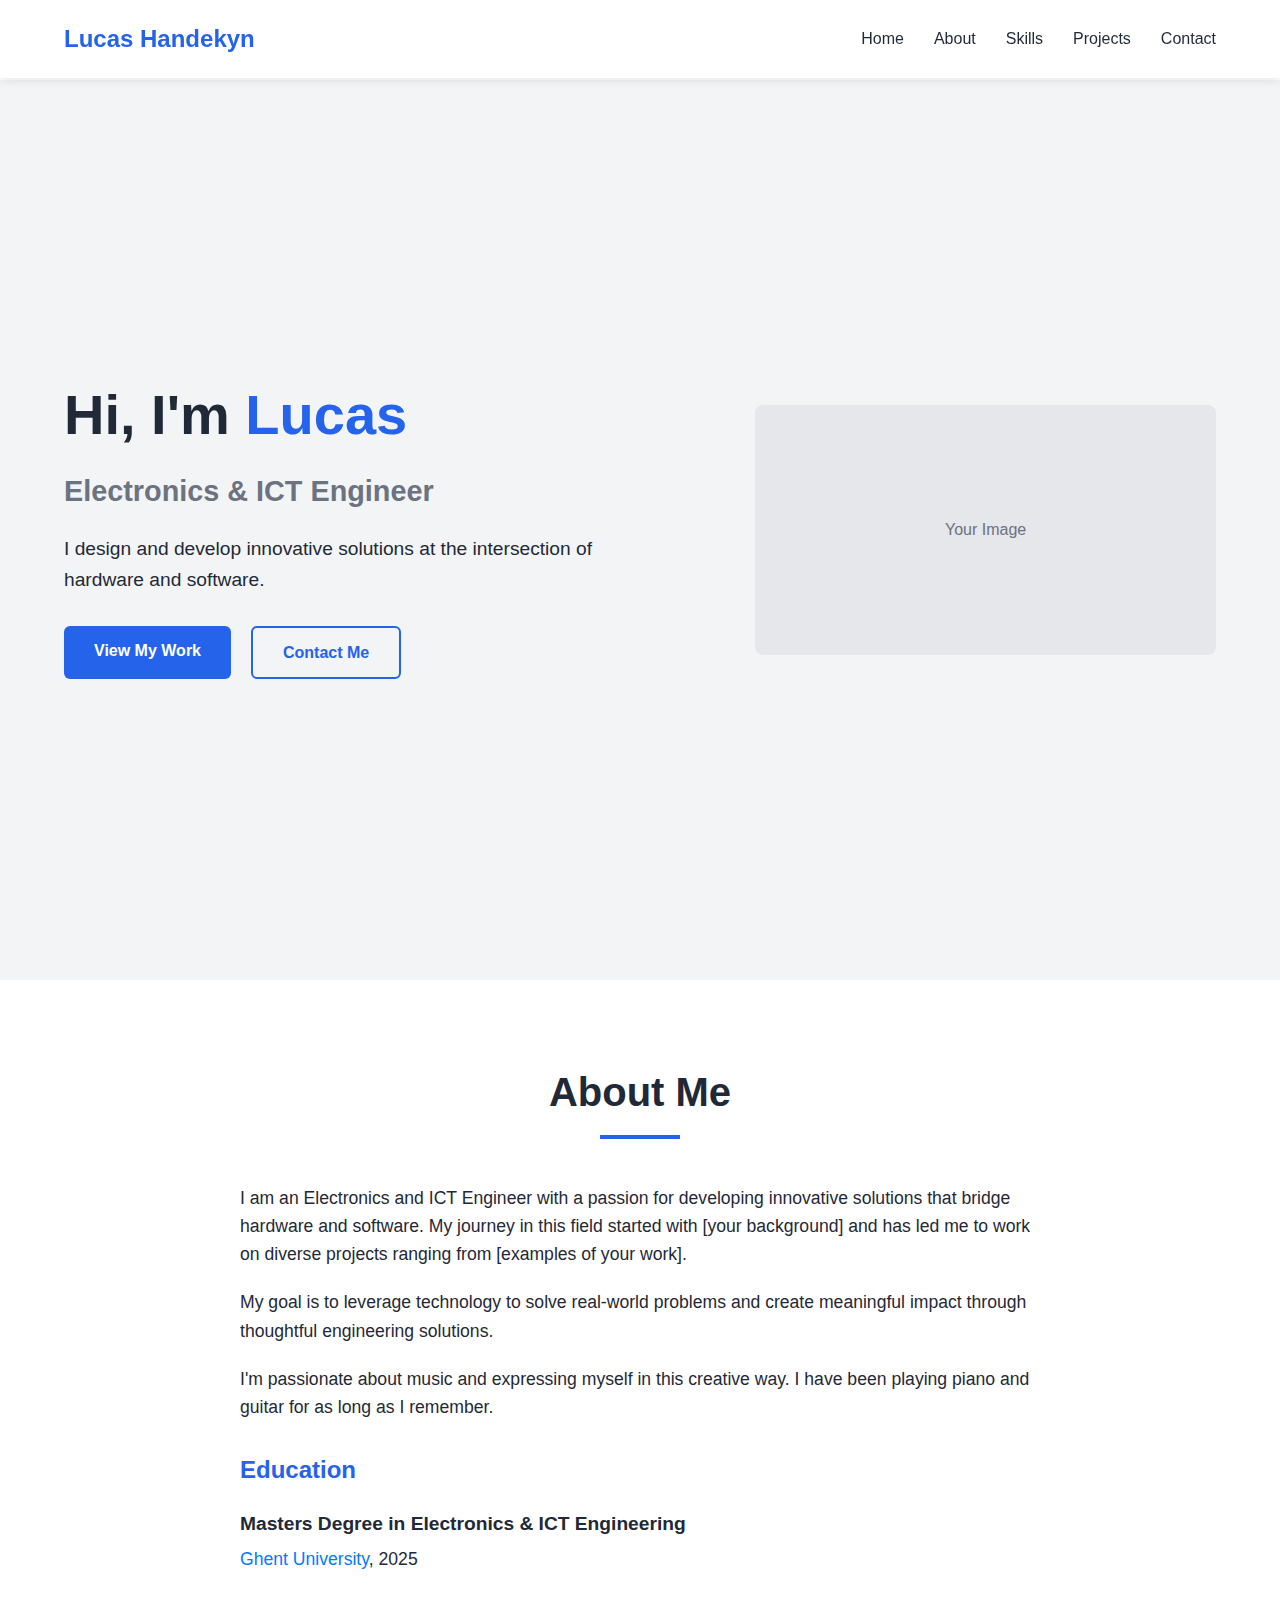
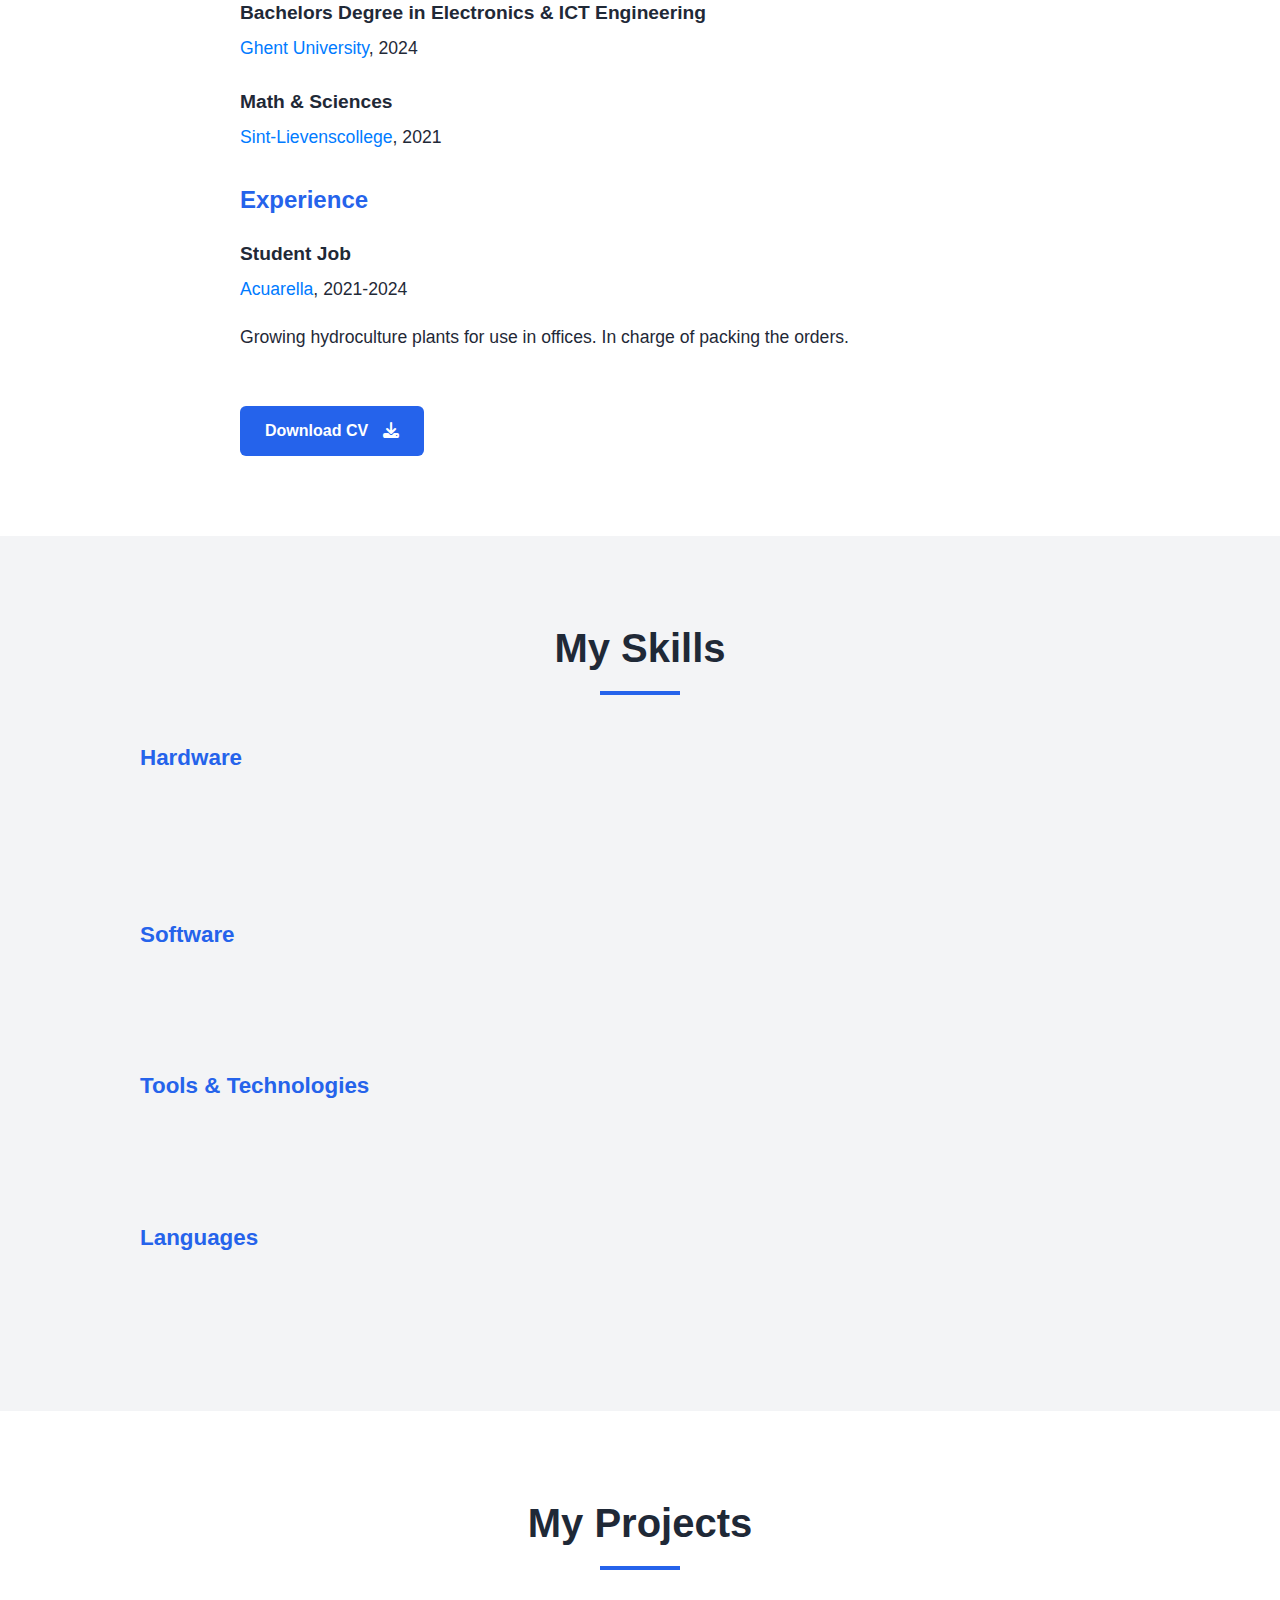
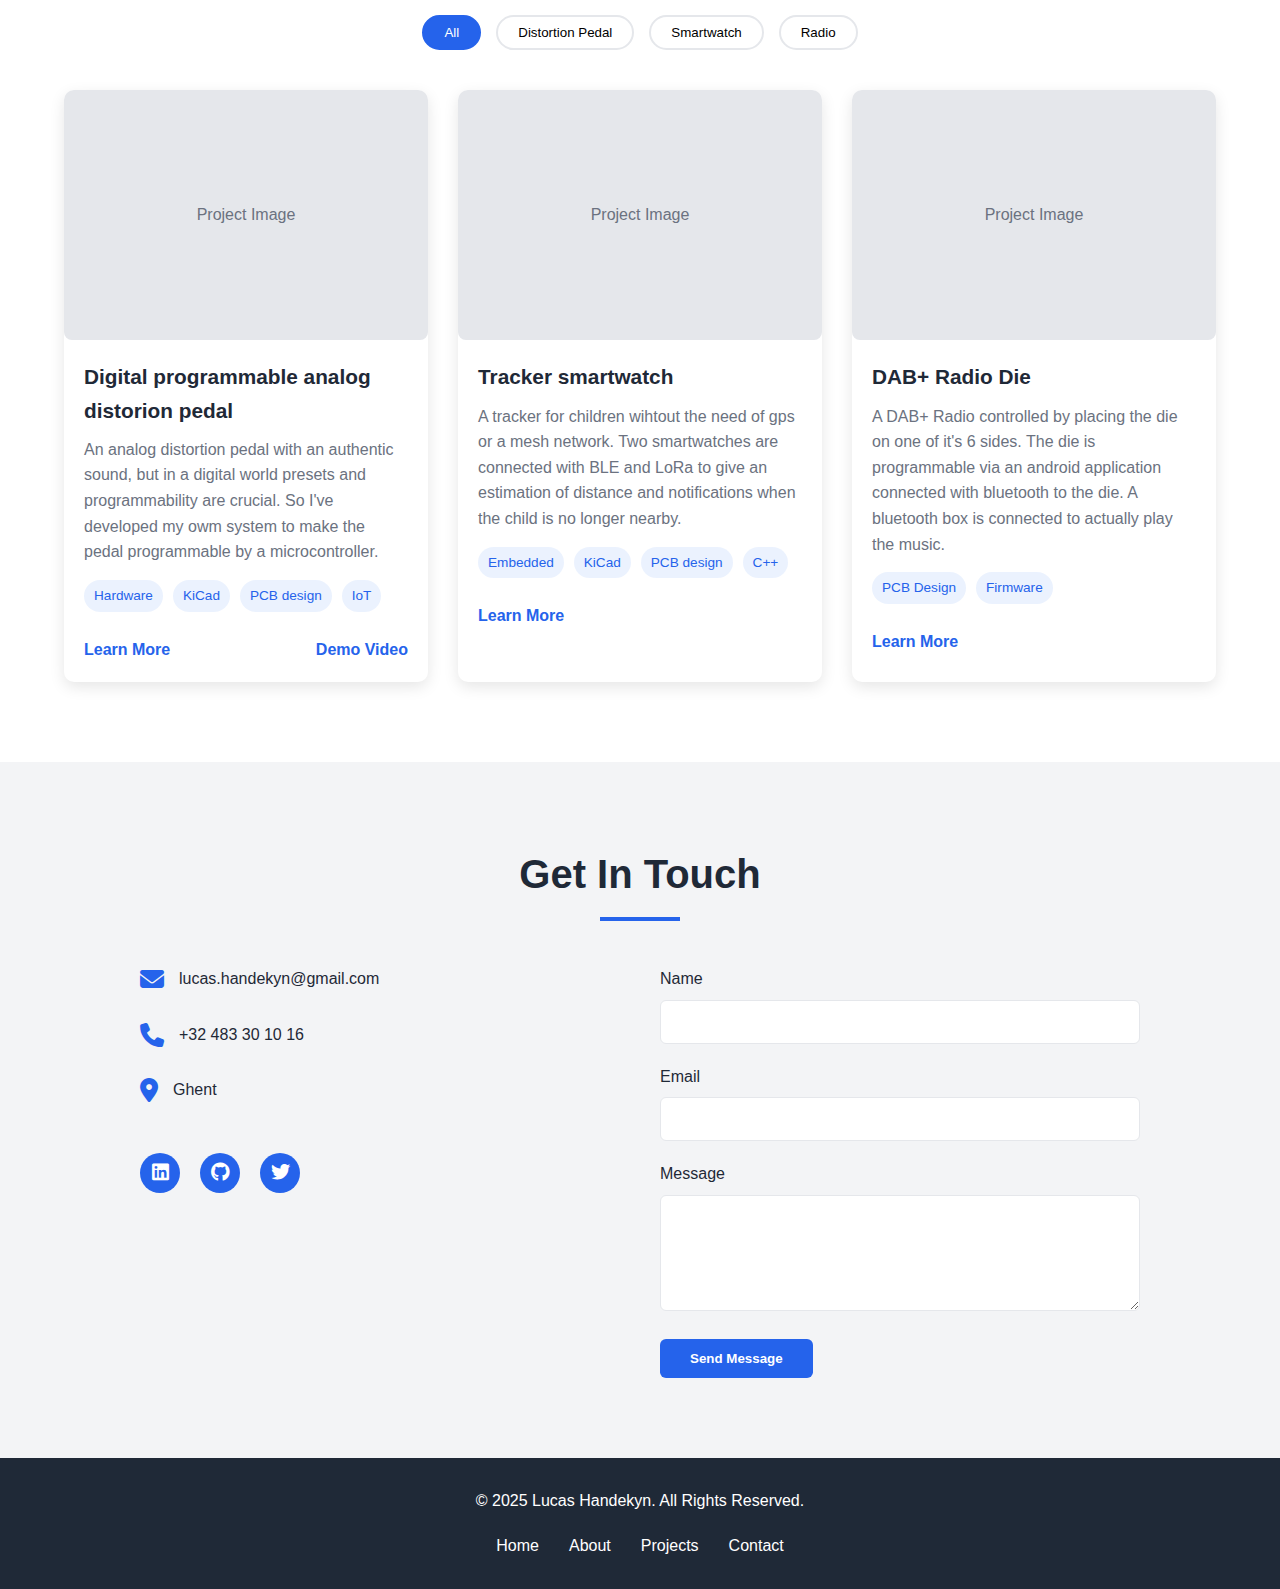
==== index.html @ 46efa3a9 "added cv" ====
<!DOCTYPE html>
<html lang="en">

<head>
    <meta charset="UTF-8">
    <meta name="viewport" content="width=device-width, initial-scale=1.0">
    <title>Lucas Handekyn | Electronics & ICT Engineer</title>
    <link rel="stylesheet" href="style.css">
    <link rel="stylesheet" href="https://cdnjs.cloudflare.com/ajax/libs/font-awesome/6.4.0/css/all.min.css">
    <script src="script.js" defer></script>
</head>

<body>
    <header>
        <div class="logo">Lucas Handekyn</div>
        <nav>
            <ul class="nav-links">
                <li><a href="#home">Home</a></li>
                <li><a href="#about">About</a></li>
                <li><a href="#skills">Skills</a></li>
                <li><a href="#projects">Projects</a></li>
                <li><a href="#contact">Contact</a></li>
            </ul>
        </nav>
        <div class="hamburger">
            <div class="bar"></div>
            <div class="bar"></div>
            <div class="bar"></div>
        </div>
    </header>

    <section id="home" class="hero">
        <div class="hero-content">
            <h1>Hi, I'm <span class="highlight">Lucas</span></h1>
            <h2>Electronics & ICT Engineer</h2>
            <p>I design and develop innovative solutions at the intersection of hardware and software.</p>
            <div class="cta-buttons">
                <a href="#projects" class="cta-primary">View My Work</a>
                <a href="#contact" class="cta-secondary">Contact Me</a>
            </div>
        </div>
        <div class="hero-image">
            <!-- Replace with your image -->
            <div class="placeholder-image">Your Image</div>
        </div>
    </section>

    <section id="about" class="about-section">
        <h2 class="section-title">About Me</h2>
        <div class="about-content">
            <div class="about-text">
                <p>I am an Electronics and ICT Engineer with a passion for developing innovative solutions that bridge
                    hardware and software. My journey in this field started with [your background] and has led me to
                    work on diverse projects ranging from [examples of your work].</p>
                <p>My goal is to leverage technology to solve real-world problems and create meaningful impact through
                    thoughtful engineering solutions.</p>
                <p>I'm passionate about music and expressing myself in this creative way. I have been playing piano and
                    guitar for as long as I remember. </p>

                <div class="education">
                    <h3>Education</h3>
                    <div class="education-item">
                        <h4>Masters Degree in Electronics & ICT Engineering</h4>
                        <p>
                            <a href"ugent.be" class="edu-link">Ghent University</a>, 2025
                        </p>
                    </div>
                    <div class="education-item">
                        <h4>Bachelors Degree in Electronics & ICT Engineering</h4>
                        <p>
                            <a href"ugent.be" class="edu-link">Ghent University</a>, 2024
                        </p>
                    </div>
                    <!-- filepath: /Users/lucashandekyn/Documents/projects/websites/personal/index.html -->
                    <div class="education-item">
                        <h4>Math & Sciences</h4>
                        <p>
                            <a href="https://www.sintlievenscollege.be" class="edu-link">Sint-Lievenscollege</a>, 2021
                        </p>
                    </div>
                </div>

                <div class="experience">
                    <h3>Experience</h3>
                    <div class="experience-item">
                        <h4>Student Job</h4>
                        <p><a href="https://natureatwork.be" class="edu-link">Acuarella</a>, 2021-2024</p>
                        <p>Growing hydroculture plants for use in offices. In charge of packing the orders.</p>
                    </div>
                    <!-- Add more experience items as needed -->
                </div>

                <a href="#" class="download-cv">Download CV <i class="fas fa-download"></i></a>
            </div>
        </div>
    </section>

    <section id="skills" class="skills-section">
        <h2 class="section-title">My Skills</h2>
        <div class="skills-container">
            <div class="skill-category">
                <h3>Hardware</h3>
                <div class="skills-grid">
                    <div class="skill-item">Circuit Design</div>
                    <div class="skill-item">PCB Layout</div>
                    <div class="skill-item">Microcontroller Programming</div>
                    <div class="skill-item">FPGA</div>
                </div>
            </div>

            <div class="skill-category">
                <h3>Software</h3>
                <div class="skills-grid">
                    <div class="skill-item">C/C++</div>
                    <div class="skill-item">Python</div>
                    <div class="skill-item">Java</div>
                    <div class="skill-item">Embedded Systems</div>
                </div>
            </div>

            <div class="skill-category">
                <h3>Tools & Technologies</h3>
                <div class="skills-grid">
                    <div class="skill-item">KiCad</div>
                    <div class="skill-item">Xilinx vivado</div>
                    <div class="skill-item">MATLAB</div>
                    <div class="skill-item">Git</div>
                </div>
            </div>
            <div class="skill-category">
                <h3>Languages</h3>
                <div class="skills-grid">
                    <div class="skill-item">Dutch - native</div>
                    <div class="skill-item">English - fluent</div>
                    <div class="skill-item">French - basic</div>
                </div>
            </div>
        </div>
    </section>

    <section id="projects" class="projects-section">
        <h2 class="section-title">My Projects</h2>
        <div class="project-filters">
            <button class="filter-btn active" data-filter="all">All</button>
            <button class="filter-btn" data-filter="personal">Distortion Pedal</button>
            <button class="filter-btn" data-filter="school">Smartwatch</button>
            <button class="filter-btn" data-filter="professional">Radio</button>
        </div>

        <div class="projects-grid">
            <div class="project-card" data-category="pedal">
                <div class="project-image">
                    <!-- Replace with project image -->
                    <div class="placeholder-image">Project Image</div>
                </div>
                <div class="project-info">
                    <h3>Digital programmable analog distorion pedal</h3>
                    <p>An analog distortion pedal with an authentic sound, but in a digital world presets and
                        programmability are crucial. So I've developed my owm system to make the pedal programmable by a
                        microcontroller.</p>
                    <div class="project-tags">
                        <span>Hardware</span>
                        <span>KiCad</span>
                        <span>PCB design</span>
                        <span>IoT</span>
                    </div>
                    <div class="project-links">
                        <a href=" #" class="project-link">Learn More</a>
                        <a href="https://www.youtube.com/watch?v=Qs_njEgl3SU" class="project-link">Demo Video</a>
                    </div>
                </div>
            </div>

            <div class="project-card" data-category="smartwatch">
                <div class="project-image">
                    <!-- Replace with project image -->
                    <div class="placeholder-image">Project Image</div>
                </div>
                <div class="project-info">
                    <h3>Tracker smartwatch</h3>
                    <p>A tracker for children wihtout the need of gps or a mesh network. Two smartwatches are connected
                        with BLE and LoRa to give an estimation of distance and notifications when the child is no
                        longer nearby.</p>
                    <div class="project-tags">
                        <span>Embedded</span>
                        <span>KiCad</span>
                        <span>PCB design</span>
                        <span>C++</span>
                    </div>
                    <a href="#" class="project-link">Learn More</a>
                </div>
            </div>

            <div class="project-card" data-category="radio">
                <div class="project-image">
                    <!-- Replace with project image -->
                    <div class="placeholder-image">Project Image</div>
                </div>
                <div class="project-info">
                    <h3>DAB+ Radio Die</h3>
                    <p>A DAB+ Radio controlled by placing the die on one of it's 6 sides. The die is programmable via an
                        android application connected with bluetooth to the die. A bluetooth box is connected to
                        actually play the music.</p>
                    <div class="project-tags">
                        <span>PCB Design</span>
                        <span>Firmware</span>
                    </div>
                    <a href="#" class="project-link">Learn More</a>
                </div>
            </div>

            <!-- Add more project cards as needed -->
        </div>
    </section>

    <section id="contact" class="contact-section">
        <h2 class="section-title">Get In Touch</h2>
        <div class="contact-container">
            <div class="contact-info">
                <div class="contact-item">
                    <i class="fas fa-envelope"></i>
                    <p>lucas.handekyn@gmail.com</p>
                </div>
                <div class="contact-item">
                    <i class="fas fa-phone"></i>
                    <p>+32 483 30 10 16</p>
                </div>
                <div class="contact-item">
                    <i class="fas fa-map-marker-alt"></i>
                    <p>Ghent</p>
                </div>

                <div class="social-links">
                    <a href="https://www.linkedin.com/in/lucas-handekyn-11b641304" target="_blank"><i
                            class="fab fa-linkedin"></i></a>
                    <a href="https://github.com/lucashandekyn" target="_blank"><i class="fab fa-github"></i></a>
                    <a href="" target="_blank"><i class="fab fa-twitter"></i></a>
                </div>
            </div>

            <form class="contact-form">
                <div class="form-group">
                    <label for="name">Name</label>
                    <input type="text" id="name" name="name" required>
                </div>
                <div class="form-group">
                    <label for="email">Email</label>
                    <input type="email" id="email" name="email" required>
                </div>
                <div class="form-group">
                    <label for="message">Message</label>
                    <textarea id="message" name="message" rows="5" required></textarea>
                </div>
                <button type="submit" class="submit-btn">Send Message</button>
            </form>
        </div>
    </section>

    <footer>
        <div class="footer-content">
            <p>&copy; 2025 Lucas Handekyn. All Rights Reserved.</p>
            <div class="footer-links">
                <a href="#home">Home</a>
                <a href="#about">About</a>
                <a href="#projects">Projects</a>
                <a href="#contact">Contact</a>
            </div>
        </div>
    </footer>
</body>

</html>
---- style.css ----
/* General Styles */
:root {
    --primary-color: #2563eb;
    --secondary-color: #1e40af;
    --text-color: #1f2937;
    --light-text: #6b7280;
    --background: #ffffff;
    --light-background: #f3f4f6;
    --accent: #3b82f6;
    --border: #e5e7eb;
}

* {
    margin: 0;
    padding: 0;
    box-sizing: border-box;
}

html {
    scroll-behavior: smooth;
}

body {
    font-family: 'Segoe UI', Tahoma, Geneva, Verdana, sans-serif;
    line-height: 1.6;
    color: var(--text-color);
    background-color: var(--background);
}

section {
    padding: 80px 0;
}

.container {
    max-width: 1200px;
    margin: 0 auto;
    padding: 0 20px;
}

a {
    text-decoration: none;
    color: inherit;
}

ul {
    list-style: none;
}

img {
    max-width: 100%;
    height: auto;
}

.placeholder-image {
    background-color: #e5e7eb;
    height: 250px;
    display: flex;
    align-items: center;
    justify-content: center;
    color: #6b7280;
    font-weight: 500;
    border-radius: 8px;
}

/* Header Styles */
header {
    position: fixed;
    top: 0;
    width: 100%;
    background-color: rgba(255, 255, 255, 0.95);
    box-shadow: 0 2px 10px rgba(0, 0, 0, 0.1);
    z-index: 1000;
    padding: 20px 5%;
    display: flex;
    justify-content: space-between;
    align-items: center;
}

.logo {
    font-size: 1.5rem;
    font-weight: 700;
    color: var(--primary-color);
}

.nav-links {
    display: flex;
    gap: 30px;
}

.nav-links a {
    font-weight: 500;
    transition: color 0.3s;
}

.nav-links a:hover {
    color: var(--primary-color);
}

.hamburger {
    display: none;
    cursor: pointer;
}

.bar {
    width: 25px;
    height: 3px;
    background-color: var(--text-color);
    margin: 5px 0;
    transition: all 0.3s ease;
}

/* Hero Section */
.hero {
    display: flex;
    align-items: center;
    justify-content: space-between;
    min-height: 100vh;
    padding: 0 5%;
    background-color: var(--light-background);
    margin-top: 80px; /* Adjust for fixed header */
}

.hero-content {
    max-width: 600px;
}

.hero h1 {
    font-size: 3.5rem;
    margin-bottom: 20px;
    line-height: 1.2;
}

.hero h2 {
    font-size: 1.8rem;
    color: var(--light-text);
    margin-bottom: 20px;
}

.hero p {
    font-size: 1.2rem;
    margin-bottom: 30px;
}

.highlight {
    color: var(--primary-color);
}

.cta-buttons {
    display: flex;
    gap: 20px;
}

.cta-primary, .cta-secondary {
    padding: 12px 30px;
    border-radius: 6px;
    font-weight: 600;
    font-size: 1rem;
    transition: all 0.3s ease;
}

.cta-primary {
    background-color: var(--primary-color);
    color: white;
}

.cta-primary:hover {
    background-color: var(--secondary-color);
}

.cta-secondary {
    border: 2px solid var(--primary-color);
    color: var(--primary-color);
}

.cta-secondary:hover {
    background-color: rgba(37, 99, 235, 0.1);
}

.hero-image {
    width: 40%;
}

/* Section Titles */
.section-title {
    text-align: center;
    font-size: 2.5rem;
    margin-bottom: 60px;
    position: relative;
}

.section-title:after {
    content: '';
    position: absolute;
    bottom: -15px;
    left: 50%;
    transform: translateX(-50%);
    width: 80px;
    height: 4px;
    background-color: var(--primary-color);
}

/* About Section */
.about-section {
    padding: 80px 5%;
}

.about-content {
    display: flex;
    justify-content: space-between;
    gap: 40px;
}

.about-text {
    max-width: 800px;
    margin: 0 auto;
}

.about-text p {
    margin-bottom: 20px;
    font-size: 1.1rem;
}

.education, .experience {
    margin-top: 30px;
}

.education h3, .experience h3 {
    font-size: 1.5rem;
    margin-bottom: 20px;
    color: var(--primary-color);
}

.education-item, .experience-item {
    margin-bottom: 25px;
}

.education-item h4, .experience-item h4 {
    font-size: 1.2rem;
    margin-bottom: 5px;
}

.download-cv {
    display: inline-block;
    margin-top: 30px;
    padding: 12px 25px;
    background-color: var(--primary-color);
    color: white;
    border-radius: 6px;
    font-weight: 600;
    transition: background-color 0.3s;
}

.download-cv:hover {
    background-color: var(--secondary-color);
}

.download-cv i {
    margin-left: 10px;
}

/* Skills Section */
.skills-section {
    background-color: var(--light-background);
    padding: 80px 5%;
}

.skills-container {
    display: flex;
    flex-direction: column;
    gap: 40px;
    max-width: 1000px;
    margin: 0 auto;
}

.skill-category h3 {
    font-size: 1.4rem;
    margin-bottom: 20px;
    color: var(--primary-color);
}

.skills-grid {
    display: grid;
    grid-template-columns: repeat(auto-fill, minmax(200px, 1fr));
    gap: 20px;
}


.skill-item {
    background-color: white;
    padding: 15px;
    border-radius: 8px;
    box-shadow: 0 4px 6px rgba(0, 0, 0, 0.05);
    text-align: center;
    font-weight: 500;
    transition: transform 0.3s, box-shadow 0.3s;
}

.skill-item:hover {
    transform: translateY(-5px);
    box-shadow: 0 10px 15px rgba(0, 0, 0, 0.1);
}

/* Projects Section */
.projects-section {
    padding: 80px 5%;
}

.project-filters {
    display: flex;
    justify-content: center;
    gap: 15px;
    margin-bottom: 40px;
}

.filter-btn {
    padding: 8px 20px;
    background: none;
    border: 2px solid var(--border);
    border-radius: 30px;
    cursor: pointer;
    font-weight: 500;
    transition: all 0.3s;
}

.filter-btn.active, .filter-btn:hover {
    background-color: var(--primary-color);
    border-color: var(--primary-color);
    color: white;
}

.projects-grid {
    display: grid;
    grid-template-columns: repeat(auto-fill, minmax(320px, 1fr));
    gap: 30px;
}

.project-card {
    border-radius: 10px;
    overflow: hidden;
    box-shadow: 0 5px 15px rgba(0, 0, 0, 0.1);
    transition: transform 0.3s, box-shadow 0.3s;
}

.project-card:hover {
    transform: translateY(-10px);
    box-shadow: 0 15px 25px rgba(0, 0, 0, 0.15);
}

.project-info {
    padding: 20px;
}

.project-info h3 {
    font-size: 1.3rem;
    margin-bottom: 10px;
}

.project-info p {
    color: var(--light-text);
    margin-bottom: 15px;
}

.project-tags {
    display: flex;
    flex-wrap: wrap;
    gap: 10px;
    margin-bottom: 15px;
}

.project-tags span {
    background-color: rgba(59, 130, 246, 0.1);
    color: var(--primary-color);
    padding: 5px 10px;
    border-radius: 20px;
    font-size: 0.85rem;
}

.project-links {
    display: flex;
    justify-content: space-between;
    align-items: center;
}

.project-link {
    color: var(--primary-color);
    font-weight: 600;
    display: inline-block;
    margin-top: 10px;
    transition: color 0.3s;
}

.project-link:hover {
    color: var(--secondary-color);
}

/* Contact Section */
.contact-section {
    background-color: var(--light-background);
    padding: 80px 5%;
}

.contact-container {
    display: flex;
    gap: 40px;
    max-width: 1000px;
    margin: 0 auto;
}

.contact-info, .contact-form {
    flex: 1;
}

.contact-info {
    display: flex;
    flex-direction: column;
    gap: 30px;
}

.contact-item {
    display: flex;
    align-items: center;
    gap: 15px;
}

.contact-item i {
    font-size: 1.5rem;
    color: var(--primary-color);
}

.social-links {
    display: flex;
    gap: 20px;
    margin-top: 20px;
}

.social-links a {
    display: flex;
    align-items: center;
    justify-content: center;
    width: 40px;
    height: 40px;
    border-radius: 50%;
    background-color: var(--primary-color);
    color: white;
    font-size: 1.2rem;
    transition: background-color 0.3s;
}

.social-links a:hover {
    background-color: var(--secondary-color);
}

.form-group {
    margin-bottom: 20px;
}

.form-group label {
    display: block;
    margin-bottom: 8px;
    font-weight: 500;
}

.form-group input, .form-group textarea {
    width: 100%;
    padding: 12px;
    border: 1px solid var(--border);
    border-radius: 6px;
    font-family: inherit;
    font-size: 1rem;
}

.form-group input:focus, .form-group textarea:focus {
    outline: none;
    border-color: var(--primary-color);
}

.submit-btn {
    background-color: var(--primary-color);
    color: white;
    border: none;
    padding: 12px 30px;
    border-radius: 6px;
    font-weight: 600;
    cursor: pointer;
    transition: background-color 0.3s;
}

.submit-btn:hover {
    background-color: var(--secondary-color);
}

/* Footer */
footer {
    background-color: #1f2937;
    color: white;
    padding: 30px 5%;
    text-align: center;
}

.footer-content {
    max-width: 1200px;
    margin: 0 auto;
    display: flex;
    flex-direction: column;
    gap: 20px;
}

.footer-links {
    display: flex;
    justify-content: center;
    gap: 30px;
}

.footer-links a {
    transition: color 0.3s;
}

.footer-links a:hover {
    color: var(--accent);
}

/* Responsive Design */
@media (max-width: 992px) {
    .hero {
        flex-direction: column;
        text-align: center;
        gap: 40px;
    }
    
    .hero-content {
        max-width: 100%;
    }
    
    .hero-image {
        width: 70%;
    }
    
    .cta-buttons {
        justify-content: center;
    }
    
    .contact-container {
        flex-direction: column;
    }
}

@media (max-width: 768px) {
    header {
        padding: 15px 5%;
    }
    
    .nav-links {
        position: fixed;
        top: 70px;
        left: -100%;
        flex-direction: column;
        gap: 0;
        background-color: white;
        width: 100%;
        text-align: center;
        box-shadow: 0 10px 10px rgba(0, 0, 0, 0.1);
        transition: left 0.3s;
    }
    
    .nav-links.active {
        left: 0;
    }
    
    .nav-links li {
        padding: 15px 0;
        border-bottom: 1px solid var(--border);
    }
    
    .hamburger {
        display: block;
    }
    
    .hamburger.active .bar:nth-child(1) {
        transform: translateY(8px) rotate(45deg);
    }
    
    .hamburger.active .bar:nth-child(2) {
        opacity: 0;
    }
    
    .hamburger.active .bar:nth-child(3) {
        transform: translateY(-8px) rotate(-45deg);
    }
    
    .hero h1 {
        font-size: 2.5rem;
    }
    
    .hero h2 {
        font-size: 1.5rem;
    }
    
    .hero p {
        font-size: 1.1rem;
    }
    
    .section-title {
        font-size: 2rem;
    }
    
    .projects-grid {
        grid-template-columns: 1fr;
    }
    
    .project-filters {
        flex-wrap: wrap;
    }
}

/* filepath: /Users/lucashandekyn/Documents/projects/websites/personal/style.css */
.edu-link {
    color: #007BFF;          /* Adjust the link color as desired */
    text-decoration: none;   /* Remove default underline */
    transition: color 0.3s ease;
}

.edu-link:hover {
    color: #0056b3;          /* Change color on hover */
    text-decoration: underline;
}
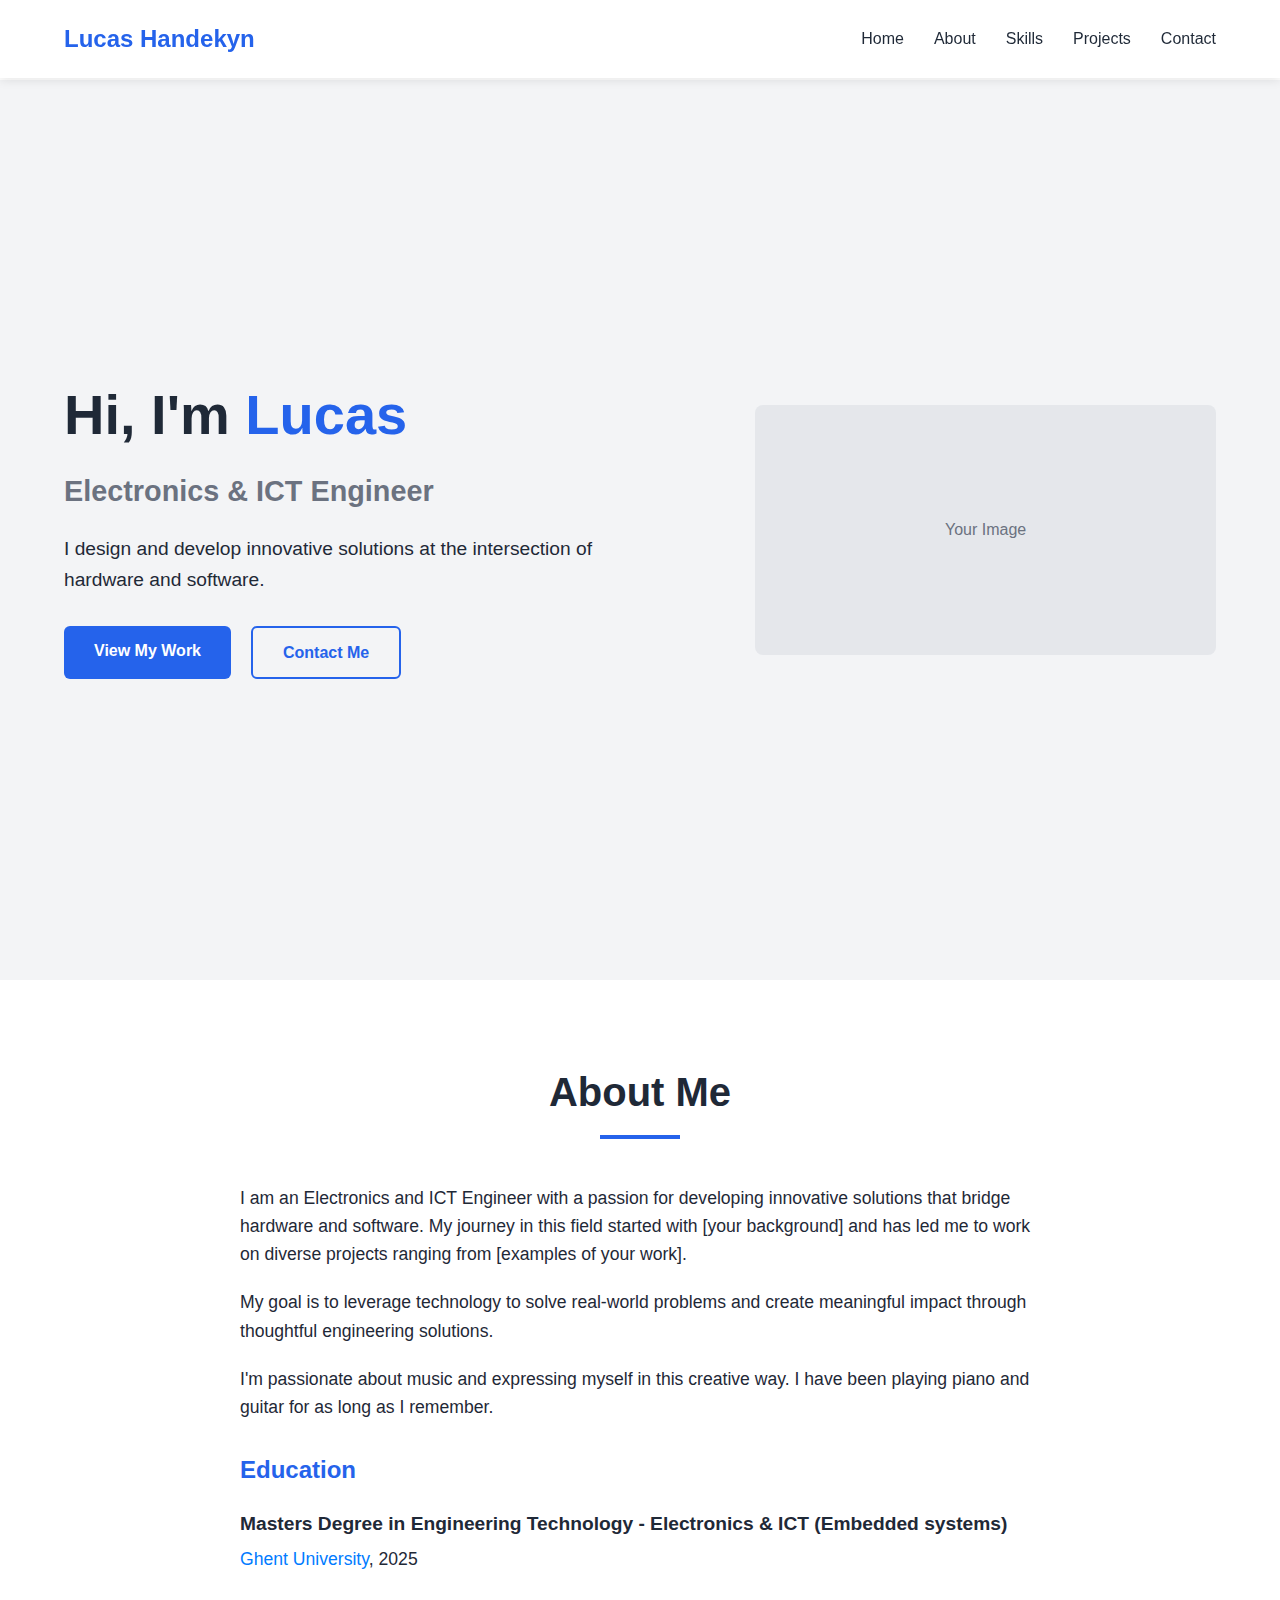
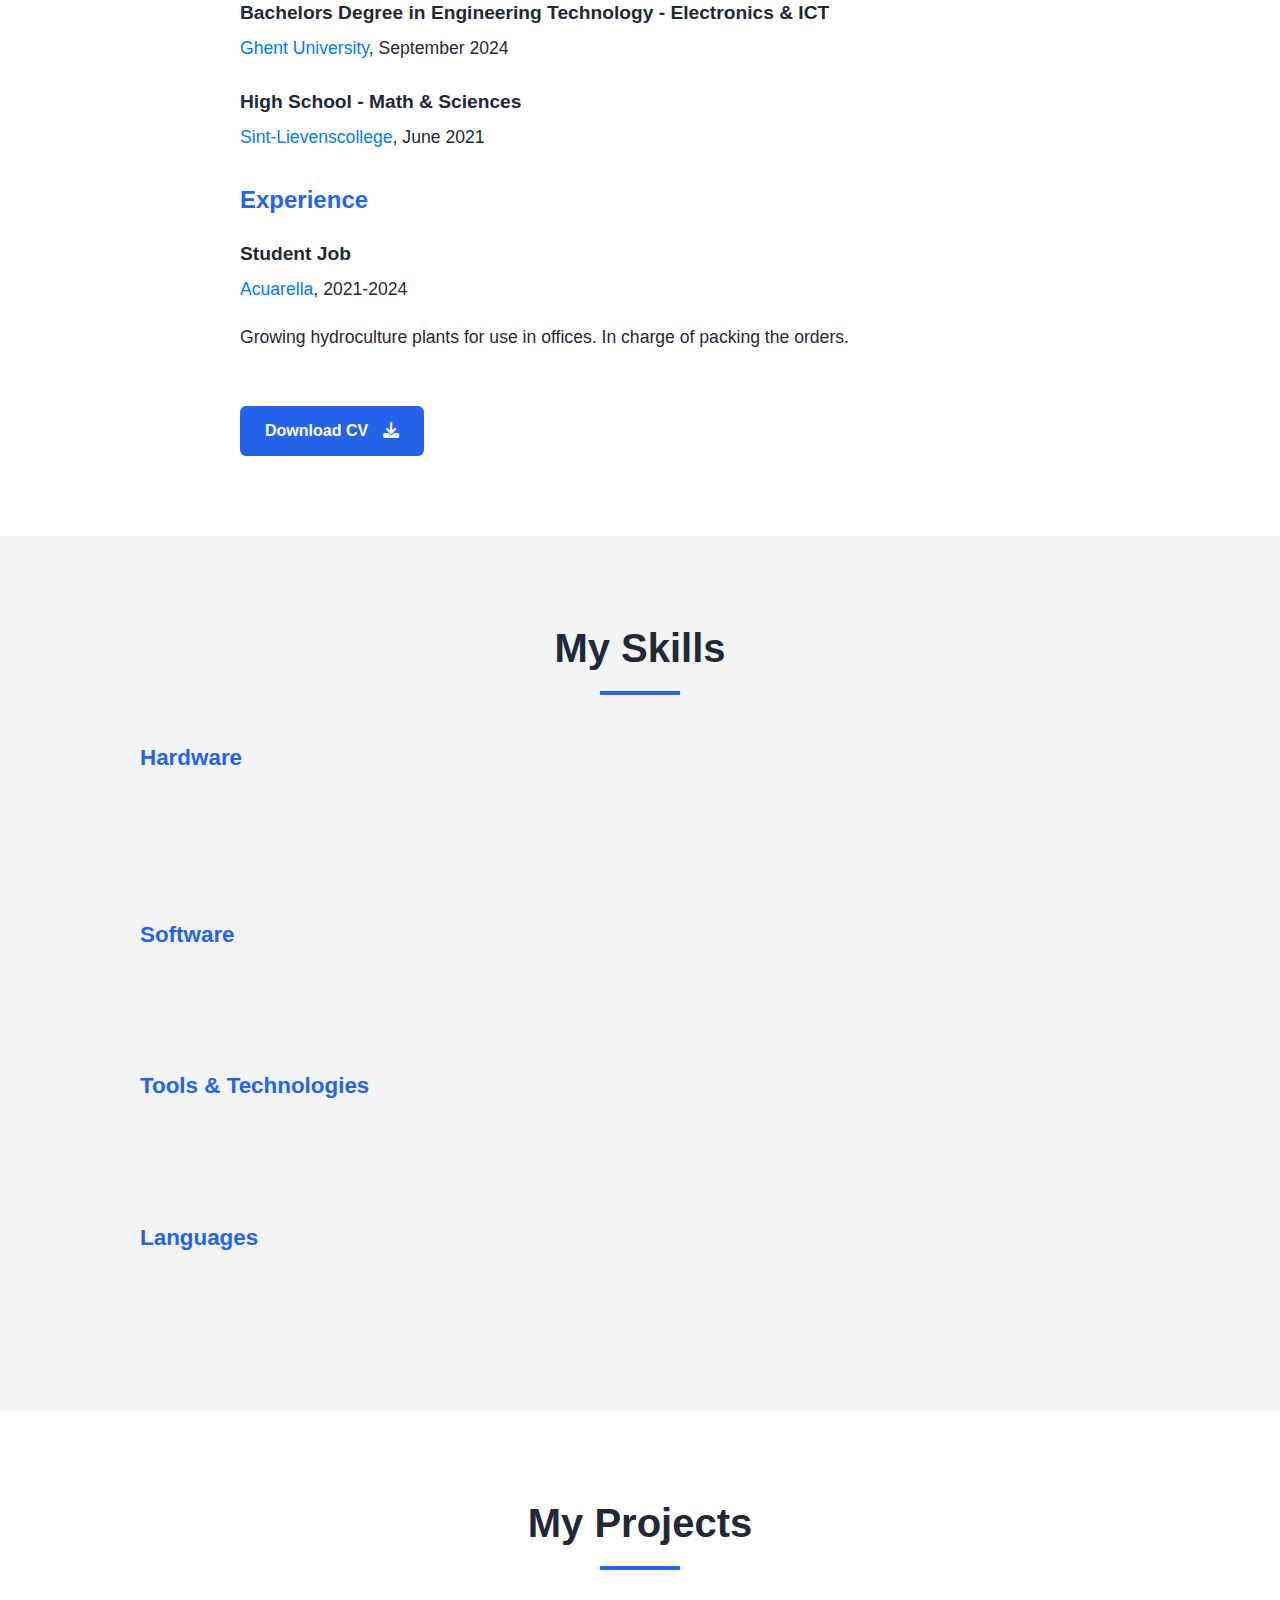
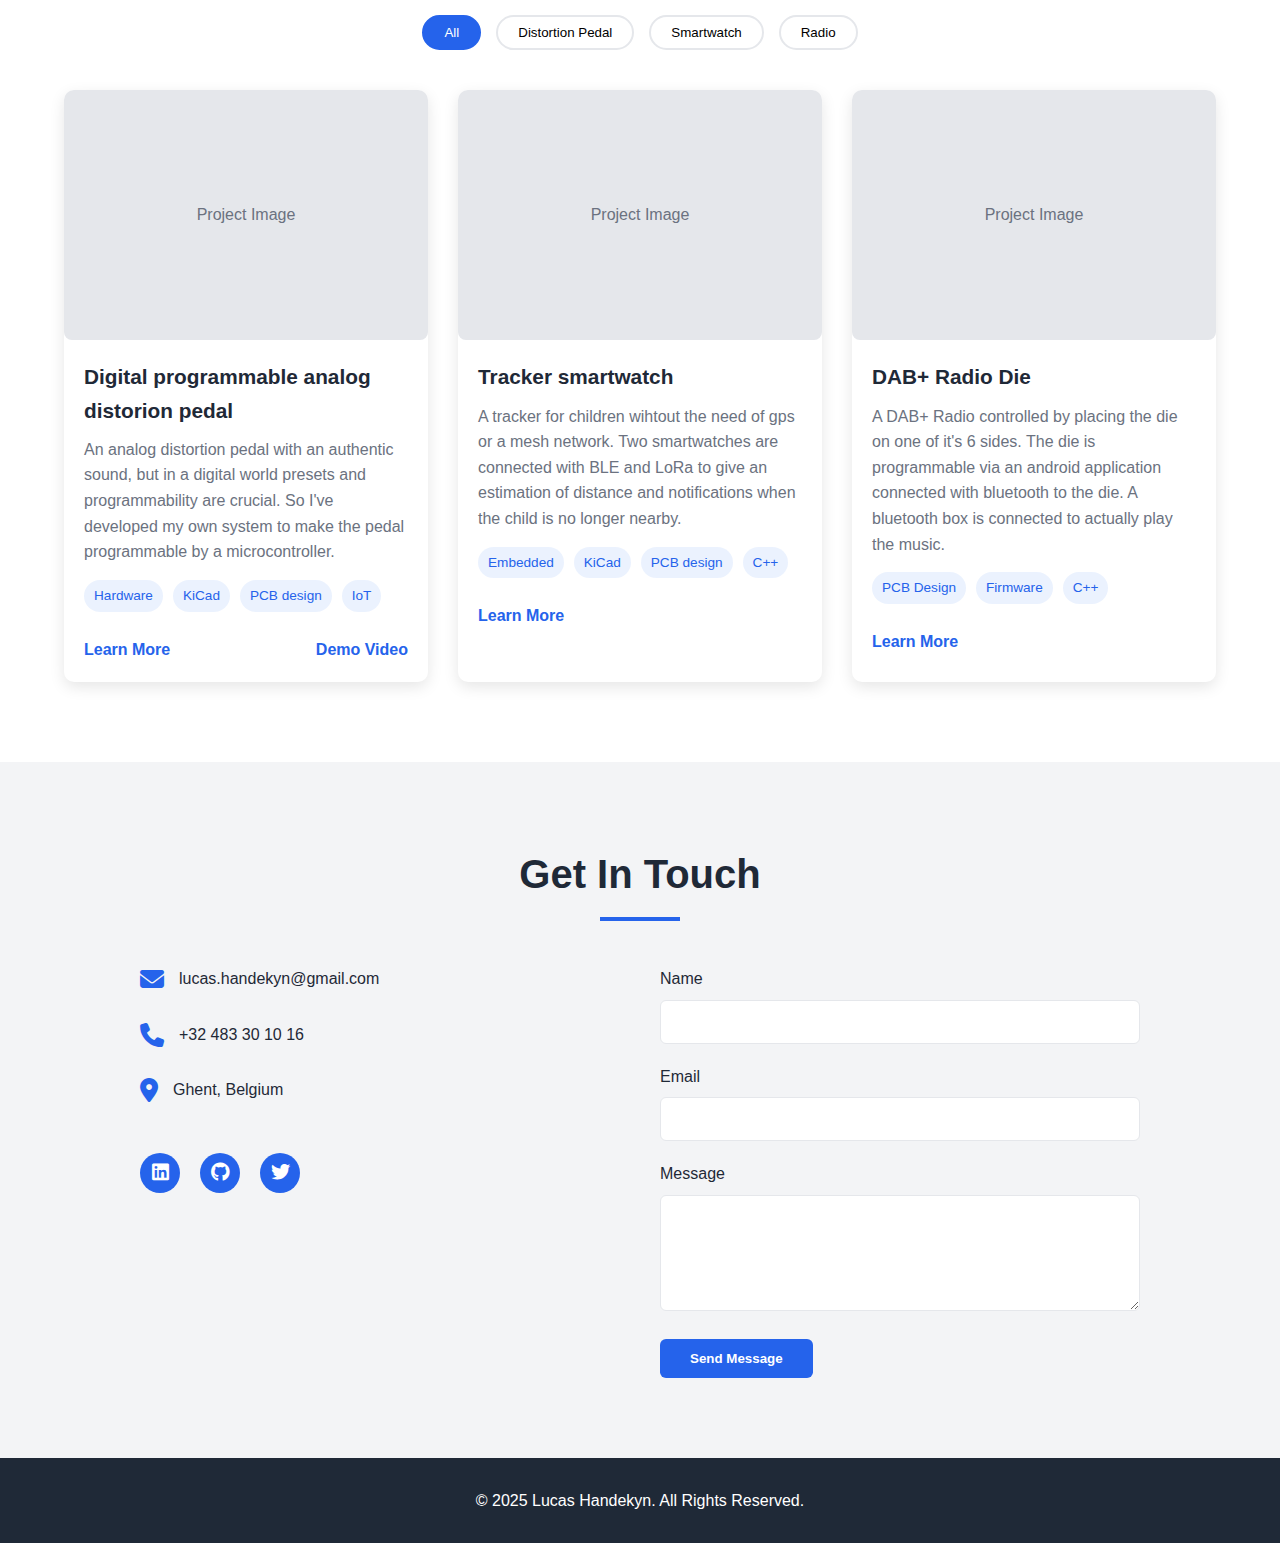
==== commit 47b9b6b5: "fixed project links" ====
--- a/index.html
+++ b/index.html
@@ -60,22 +60,23 @@
                 <div class="education">
                     <h3>Education</h3>
                     <div class="education-item">
-                        <h4>Masters Degree in Electronics & ICT Engineering</h4>
+                        <h4>Masters Degree in Engineering Technology - Electronics & ICT (Embedded systems)</h4>
                         <p>
                             <a href"ugent.be" class="edu-link">Ghent University</a>, 2025
                         </p>
                     </div>
                     <div class="education-item">
-                        <h4>Bachelors Degree in Electronics & ICT Engineering</h4>
+                        <h4>Bachelors Degree in Engineering Technology - Electronics & ICT</h4>
                         <p>
-                            <a href"ugent.be" class="edu-link">Ghent University</a>, 2024
+                            <a href"ugent.be" class="edu-link">Ghent University</a>, September 2024
                         </p>
                     </div>
                     <!-- filepath: /Users/lucashandekyn/Documents/projects/websites/personal/index.html -->
                     <div class="education-item">
-                        <h4>Math & Sciences</h4>
+                        <h4>High School - Math & Sciences</h4>
                         <p>
-                            <a href="https://www.sintlievenscollege.be" class="edu-link">Sint-Lievenscollege</a>, 2021
+                            <a href="https://www.sintlievenscollege.be" class="edu-link">Sint-Lievenscollege</a>, June
+                            2021
                         </p>
                     </div>
                 </div>
@@ -90,7 +91,8 @@
                     <!-- Add more experience items as needed -->
                 </div>
 
-                <a href="#" class="download-cv">Download CV <i class="fas fa-download"></i></a>
+                <a href="Simple_Hipster_CV.pdf" download class="download-cv">Download CV <i
+                        class="fas fa-download"></i></a>
             </div>
         </div>
     </section>
@@ -142,9 +144,9 @@
         <h2 class="section-title">My Projects</h2>
         <div class="project-filters">
             <button class="filter-btn active" data-filter="all">All</button>
-            <button class="filter-btn" data-filter="personal">Distortion Pedal</button>
-            <button class="filter-btn" data-filter="school">Smartwatch</button>
-            <button class="filter-btn" data-filter="professional">Radio</button>
+            <button class="filter-btn" data-filter="pedal">Distortion Pedal</button>
+            <button class="filter-btn" data-filter="smartwatch">Smartwatch</button>
+            <button class="filter-btn" data-filter="radio">Radio</button>
         </div>
 
         <div class="projects-grid">
@@ -156,7 +158,7 @@
                 <div class="project-info">
                     <h3>Digital programmable analog distorion pedal</h3>
                     <p>An analog distortion pedal with an authentic sound, but in a digital world presets and
-                        programmability are crucial. So I've developed my owm system to make the pedal programmable by a
+                        programmability are crucial. So I've developed my own system to make the pedal programmable by a
                         microcontroller.</p>
                     <div class="project-tags">
                         <span>Hardware</span>
@@ -204,6 +206,7 @@
                     <div class="project-tags">
                         <span>PCB Design</span>
                         <span>Firmware</span>
+                        <span>C++</span>
                     </div>
                     <a href="#" class="project-link">Learn More</a>
                 </div>
@@ -227,7 +230,7 @@
                 </div>
                 <div class="contact-item">
                     <i class="fas fa-map-marker-alt"></i>
-                    <p>Ghent</p>
+                    <p>Ghent, Belgium</p>
                 </div>
 
                 <div class="social-links">
@@ -259,12 +262,6 @@
     <footer>
         <div class="footer-content">
             <p>&copy; 2025 Lucas Handekyn. All Rights Reserved.</p>
-            <div class="footer-links">
-                <a href="#home">Home</a>
-                <a href="#about">About</a>
-                <a href="#projects">Projects</a>
-                <a href="#contact">Contact</a>
-            </div>
         </div>
     </footer>
 </body>
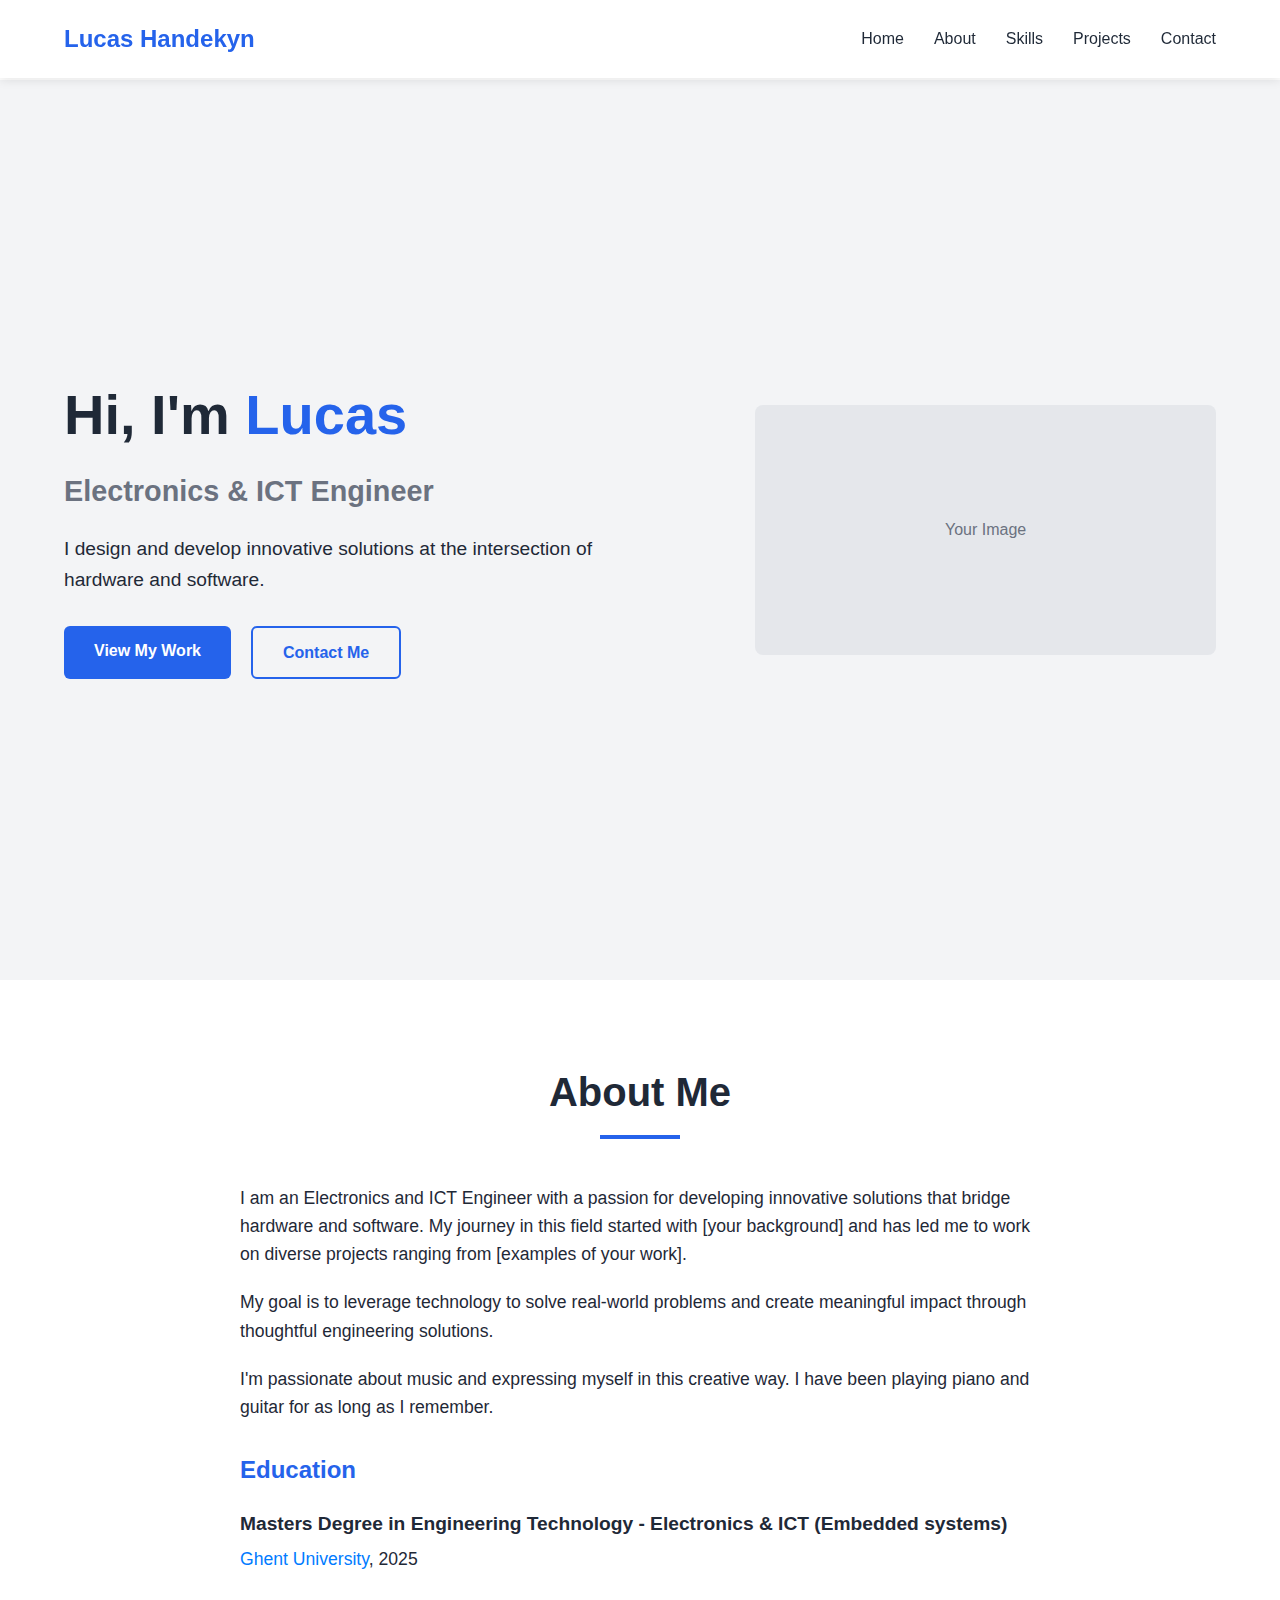
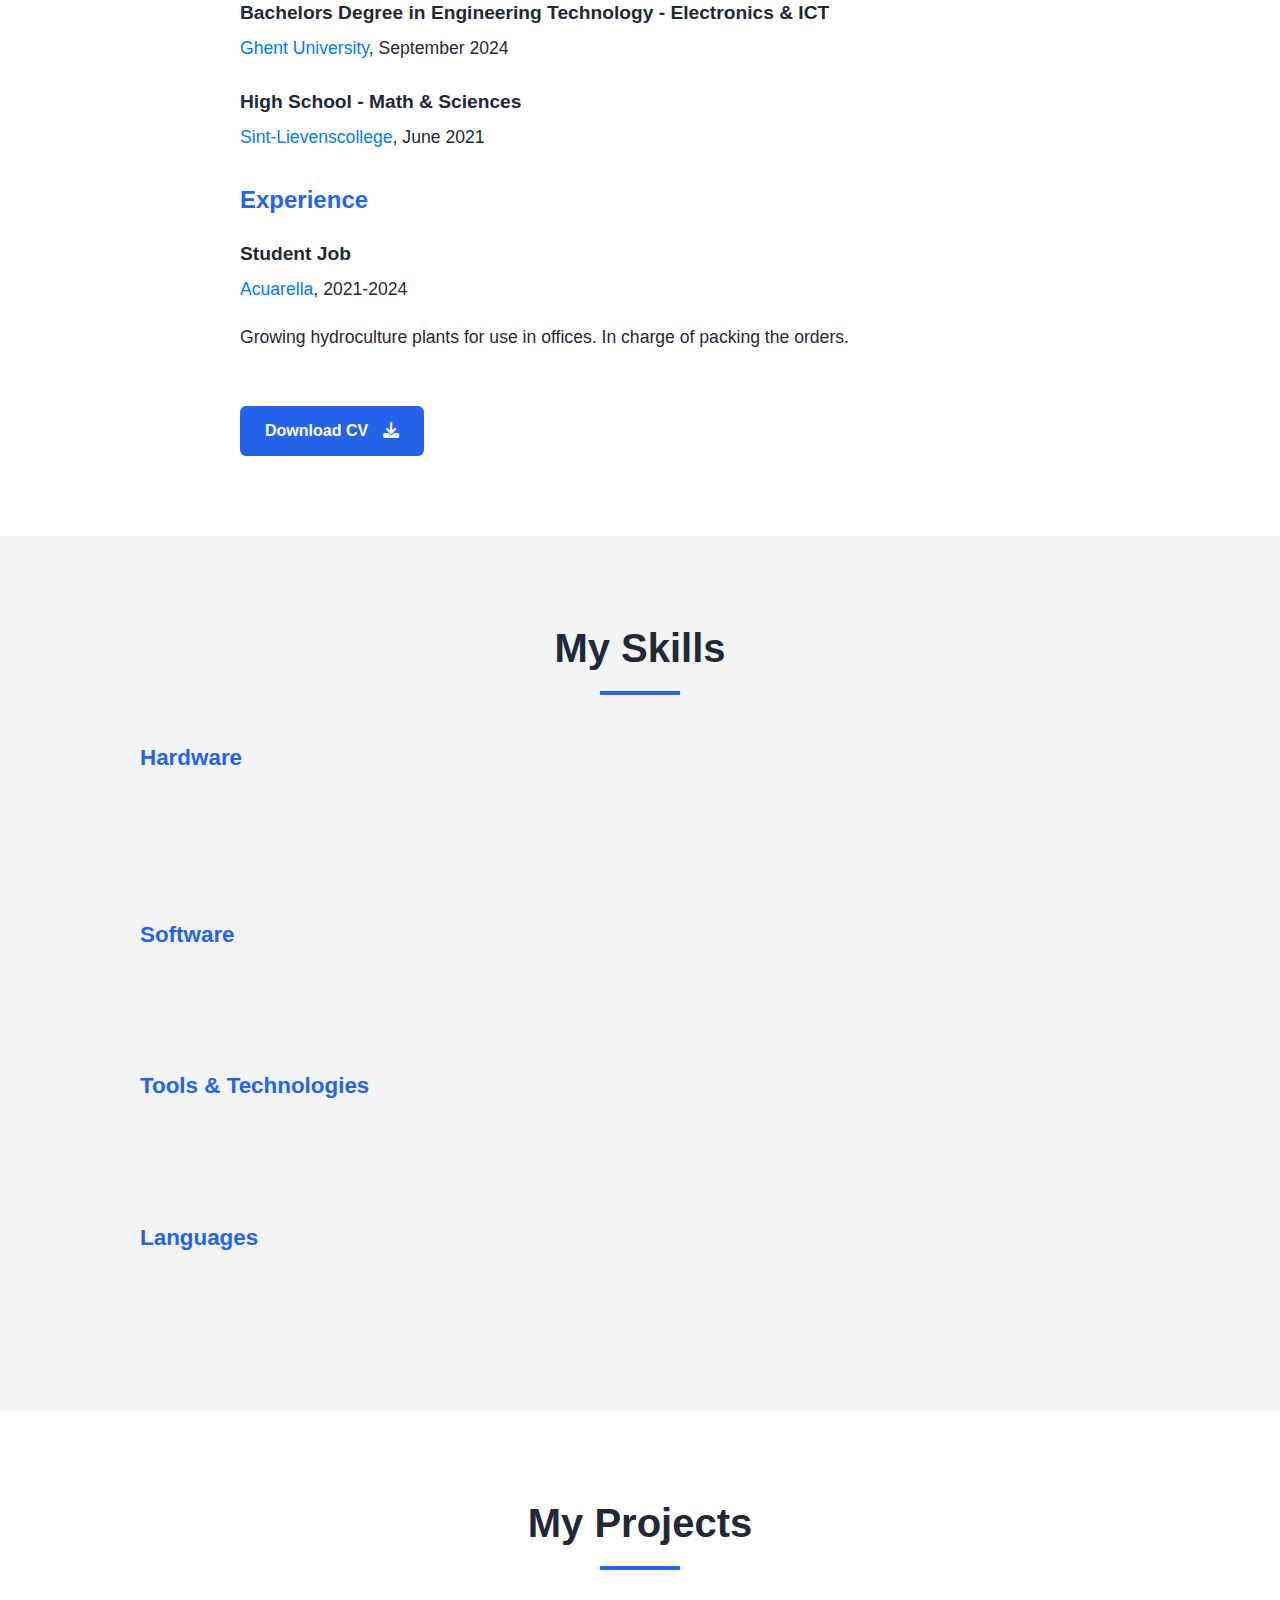
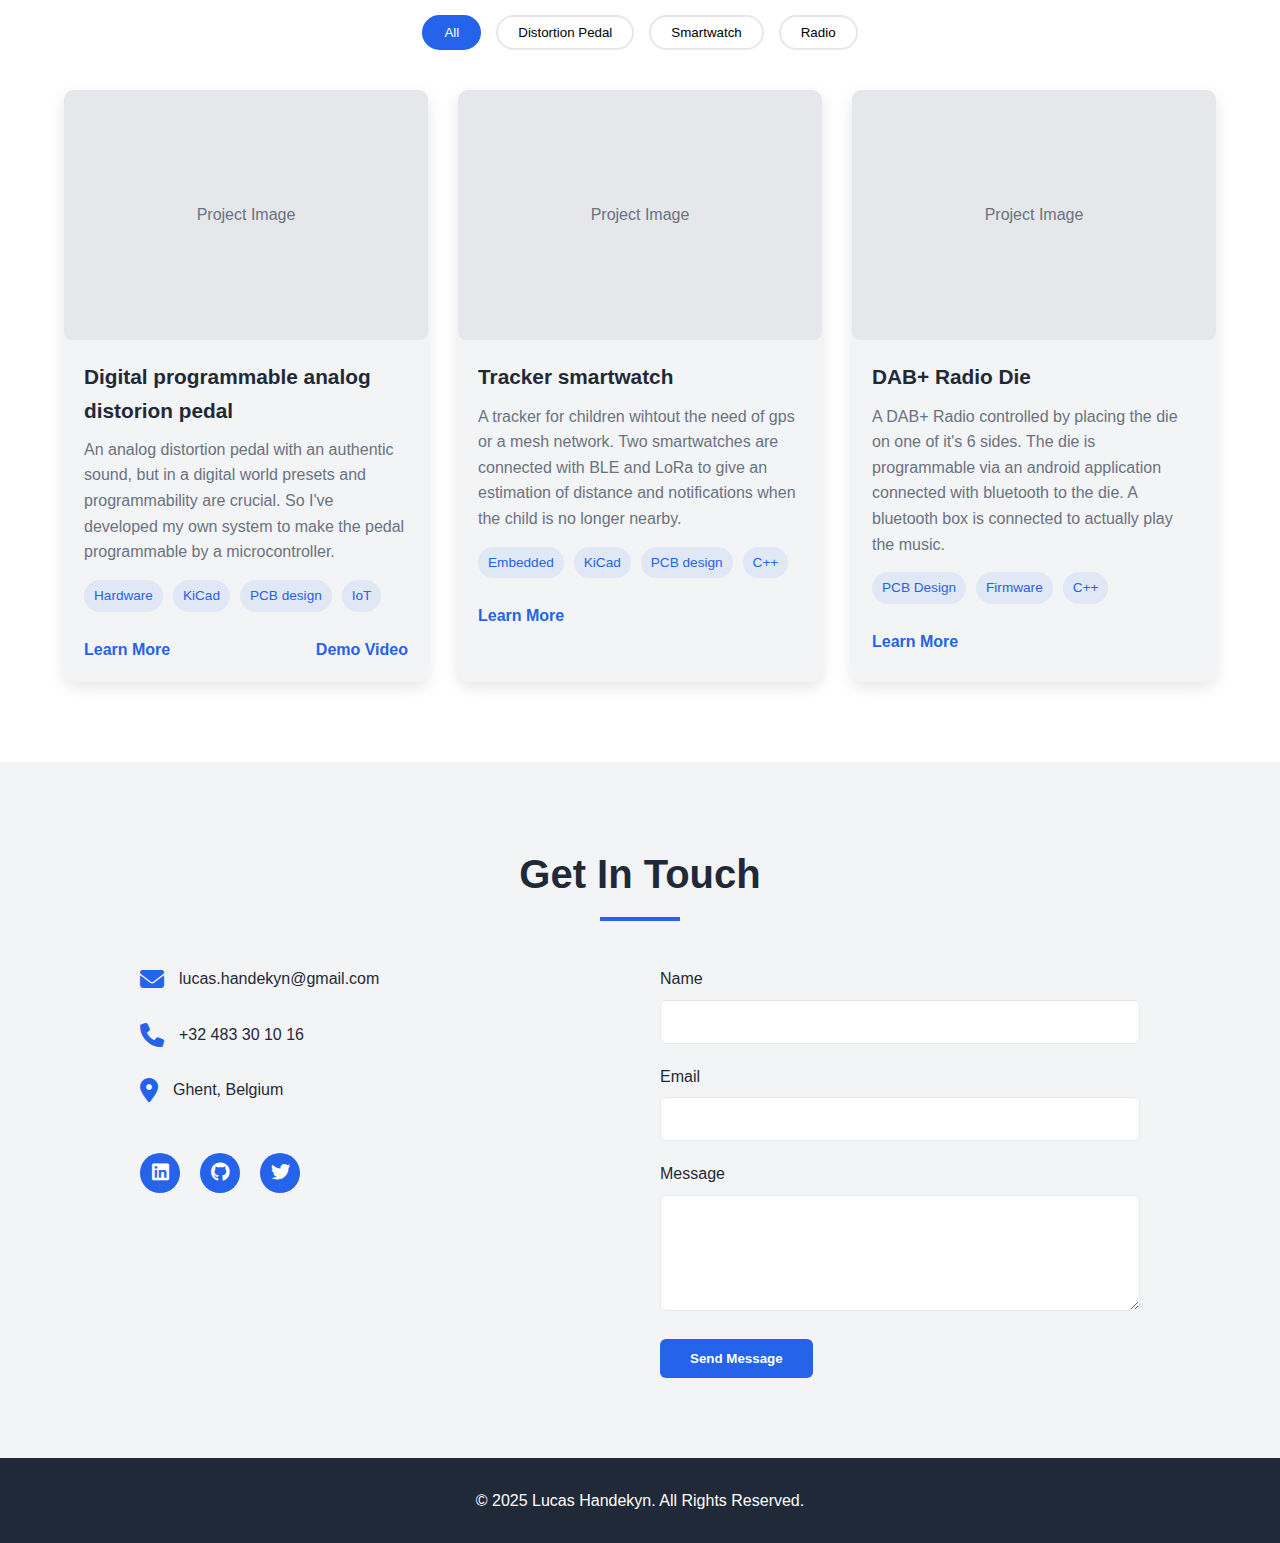
==== commit f5519b7e: "added dark mode" ====
--- a/index.html
+++ b/index.html
@@ -4,6 +4,7 @@
 <head>
     <meta charset="UTF-8">
     <meta name="viewport" content="width=device-width, initial-scale=1.0">
+    <meta name="color-scheme" content="light dark">
     <title>Lucas Handekyn | Electronics & ICT Engineer</title>
     <link rel="stylesheet" href="style.css">
     <link rel="stylesheet" href="https://cdnjs.cloudflare.com/ajax/libs/font-awesome/6.4.0/css/all.min.css">
--- a/style.css
+++ b/style.css
@@ -1,5 +1,6 @@
 /* General Styles */
 :root {
+    /* Light mode (default) */
     --primary-color: #2563eb;
     --secondary-color: #1e40af;
     --text-color: #1f2937;
@@ -8,6 +9,53 @@
     --light-background: #f3f4f6;
     --accent: #3b82f6;
     --border: #e5e7eb;
+    --card-bg: #ffffff;
+    --pcard-bg: #f3f4f6;
+    --header-bg: rgba(255, 255, 255, 0.95);
+    --footer-bg: #1f2937;
+    --footer-text: #ffffff;
+    --shadow-color: rgba(0, 0, 0, 0.1);
+    --placeholder-bg: #e5e7eb;
+    --placeholder-text: #6b7280;
+}
+
+/* Dark mode based on system preferences */
+@media (prefers-color-scheme: dark) {
+    :root {
+        --primary-color: #3b82f6;
+        --secondary-color: #60a5fa;
+        --text-color: #e5e7eb;
+        --light-text: #9ca3af;
+        --background: #111827;
+        --light-background: #1f2937;
+        --accent: #60a5fa;
+        --border: #374151;
+        --card-bg: #445264;
+        --pcard-bg: #162232;
+        --header-bg: rgba(17, 24, 39, 0.95);
+        --footer-bg: #0f172a;
+        --footer-text: #e5e7eb;
+        --shadow-color: rgba(0, 0, 0, 0.3);
+        --placeholder-bg: #374151;
+        --placeholder-text: #9ca3af;
+    }
+
+    /* Invert project tags in dark mode for better contrast */
+    .project-tags span {
+        background-color: rgba(59, 130, 246, 0.2);
+    }
+    
+    .skill-item {
+        background-color: var(--card-bg);
+    }
+    
+    .edu-link {
+        color: var(--accent);
+    }
+    
+    .edu-link:hover {
+        color: var(--secondary-color);
+    }
 }
 
 * {
@@ -52,12 +100,12 @@
 }
 
 .placeholder-image {
-    background-color: #e5e7eb;
+    background-color: var(--placeholder-bg);
     height: 250px;
     display: flex;
     align-items: center;
     justify-content: center;
-    color: #6b7280;
+    color: var(--placeholder-text);
     font-weight: 500;
     border-radius: 8px;
 }
@@ -67,8 +115,8 @@
     position: fixed;
     top: 0;
     width: 100%;
-    background-color: rgba(255, 255, 255, 0.95);
-    box-shadow: 0 2px 10px rgba(0, 0, 0, 0.1);
+    background-color: var(--header-bg);
+    box-shadow: 0 2px 10px var(--shadow-color);
     z-index: 1000;
     padding: 20px 5%;
     display: flex;
@@ -284,12 +332,11 @@
     gap: 20px;
 }
 
-
 .skill-item {
-    background-color: white;
+    background-color: var(--card-bg);
     padding: 15px;
     border-radius: 8px;
-    box-shadow: 0 4px 6px rgba(0, 0, 0, 0.05);
+    box-shadow: 0 4px 6px var(--shadow-color);
     text-align: center;
     font-weight: 500;
     transition: transform 0.3s, box-shadow 0.3s;
@@ -297,7 +344,7 @@
 
 .skill-item:hover {
     transform: translateY(-5px);
-    box-shadow: 0 10px 15px rgba(0, 0, 0, 0.1);
+    box-shadow: 0 10px 15px var(--shadow-color);
 }
 
 /* Projects Section */
@@ -335,15 +382,16 @@
 }
 
 .project-card {
+    background-color: var(--pcard-bg);
     border-radius: 10px;
     overflow: hidden;
-    box-shadow: 0 5px 15px rgba(0, 0, 0, 0.1);
+    box-shadow: 0 5px 15px var(--shadow-color);
     transition: transform 0.3s, box-shadow 0.3s;
 }
 
 .project-card:hover {
     transform: translateY(-10px);
-    box-shadow: 0 15px 25px rgba(0, 0, 0, 0.15);
+    box-shadow: 0 15px 25px var(--shadow-color);
 }
 
 .project-info {
@@ -491,8 +539,8 @@
 
 /* Footer */
 footer {
-    background-color: #1f2937;
-    color: white;
+    background-color: var(--footer-bg);
+    color: var(--footer-text);
     padding: 30px 5%;
     text-align: center;
 }
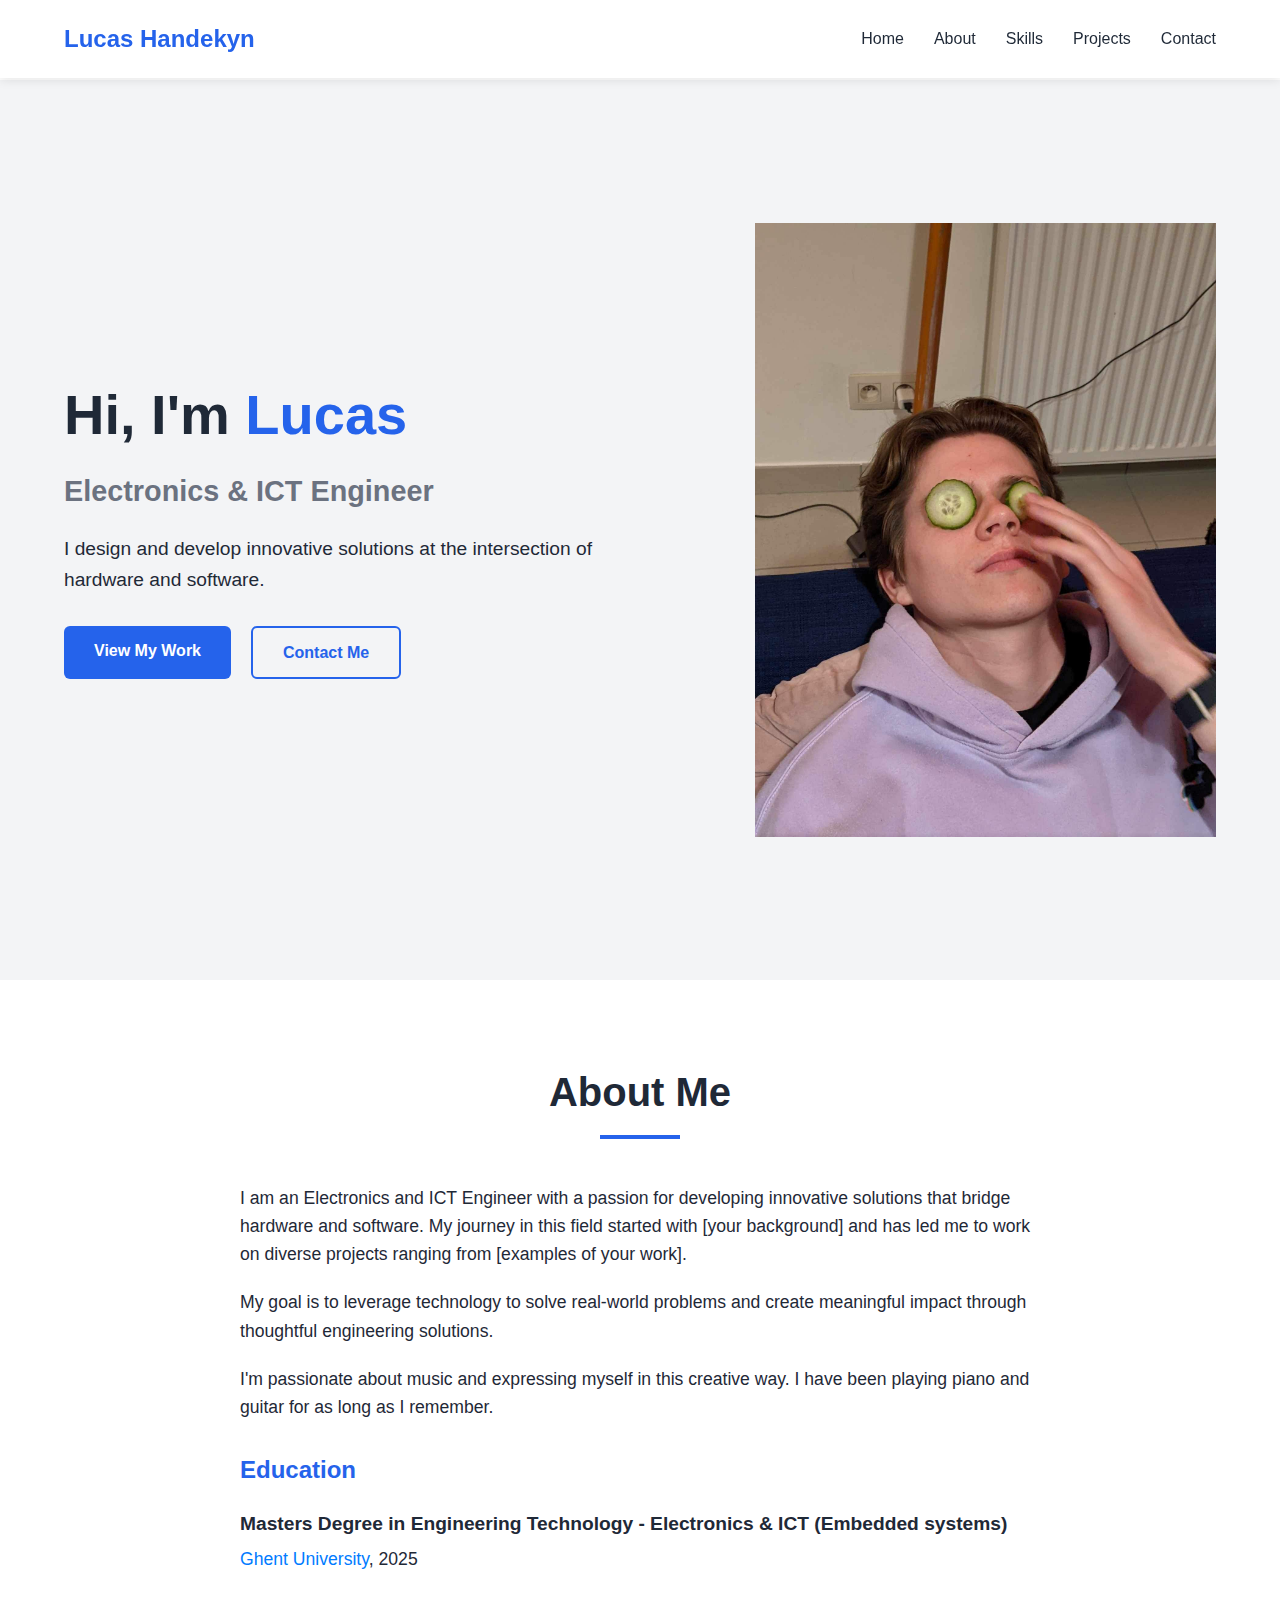
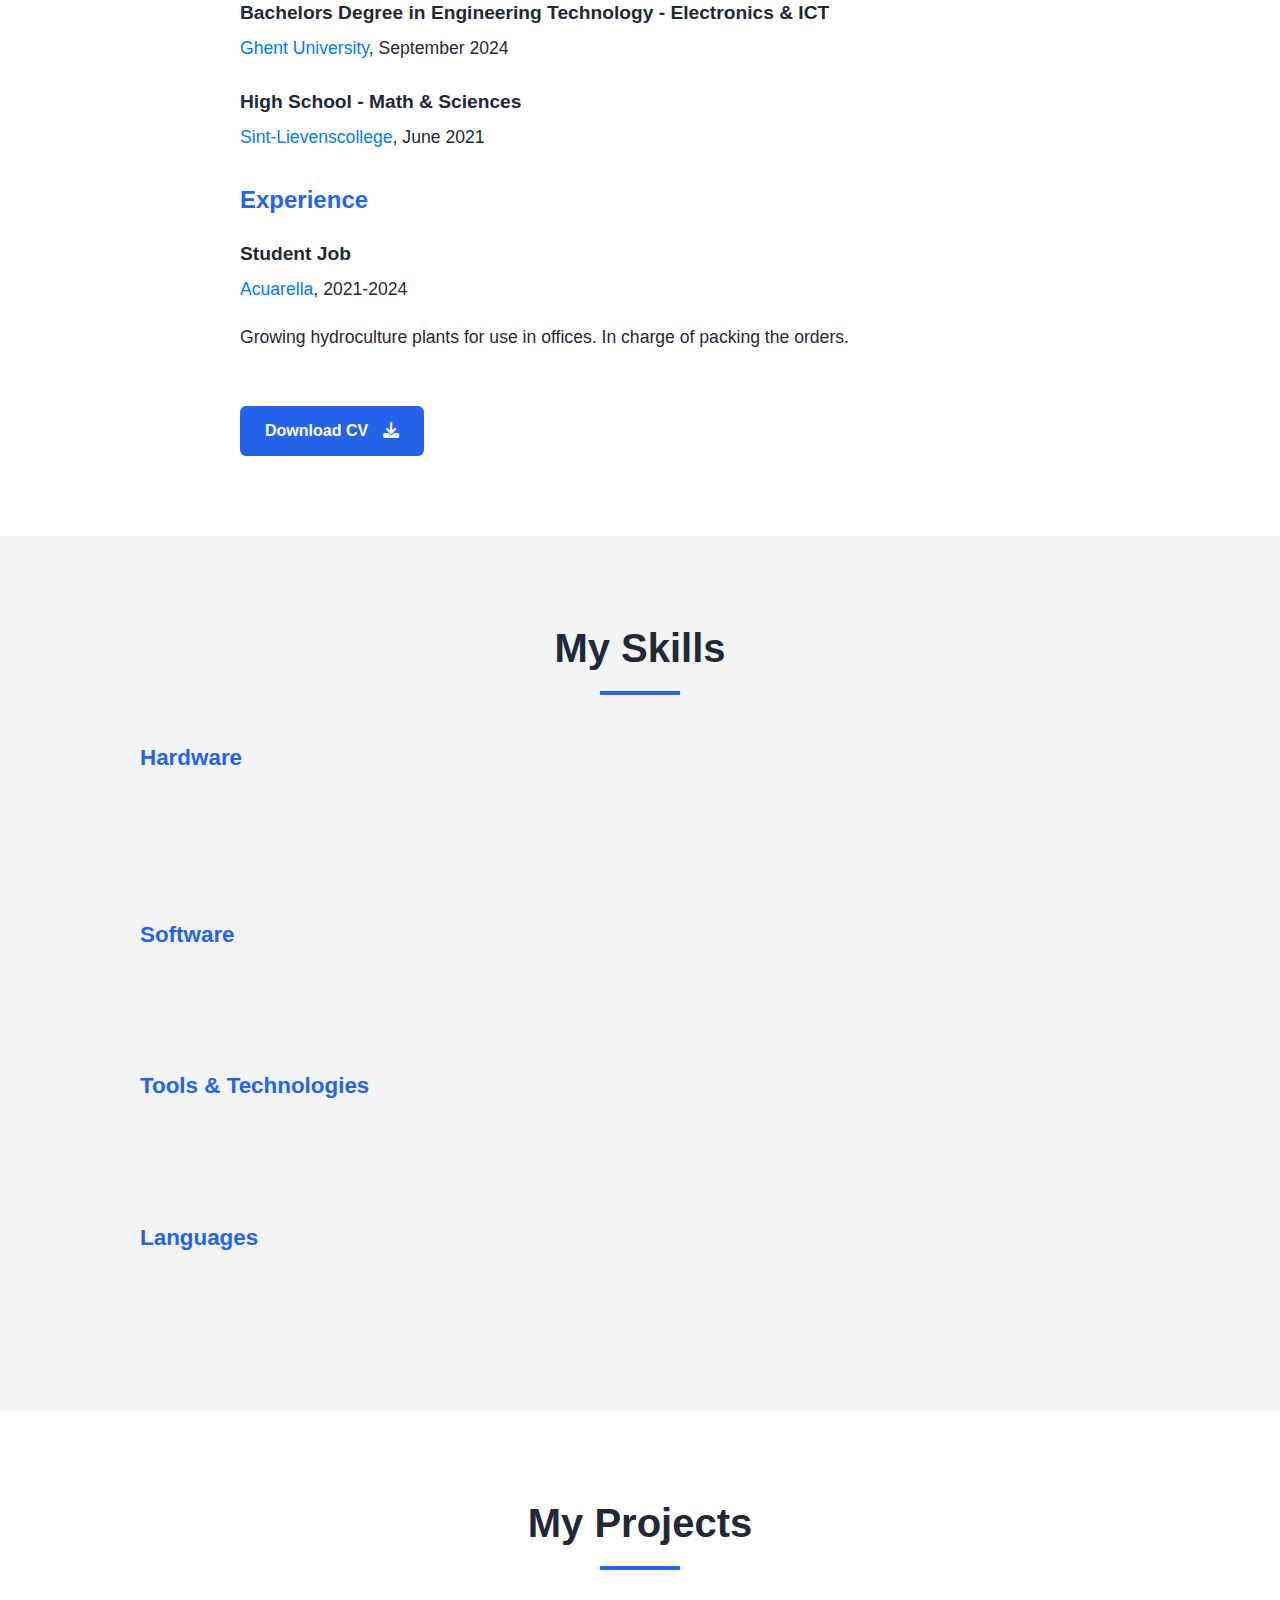
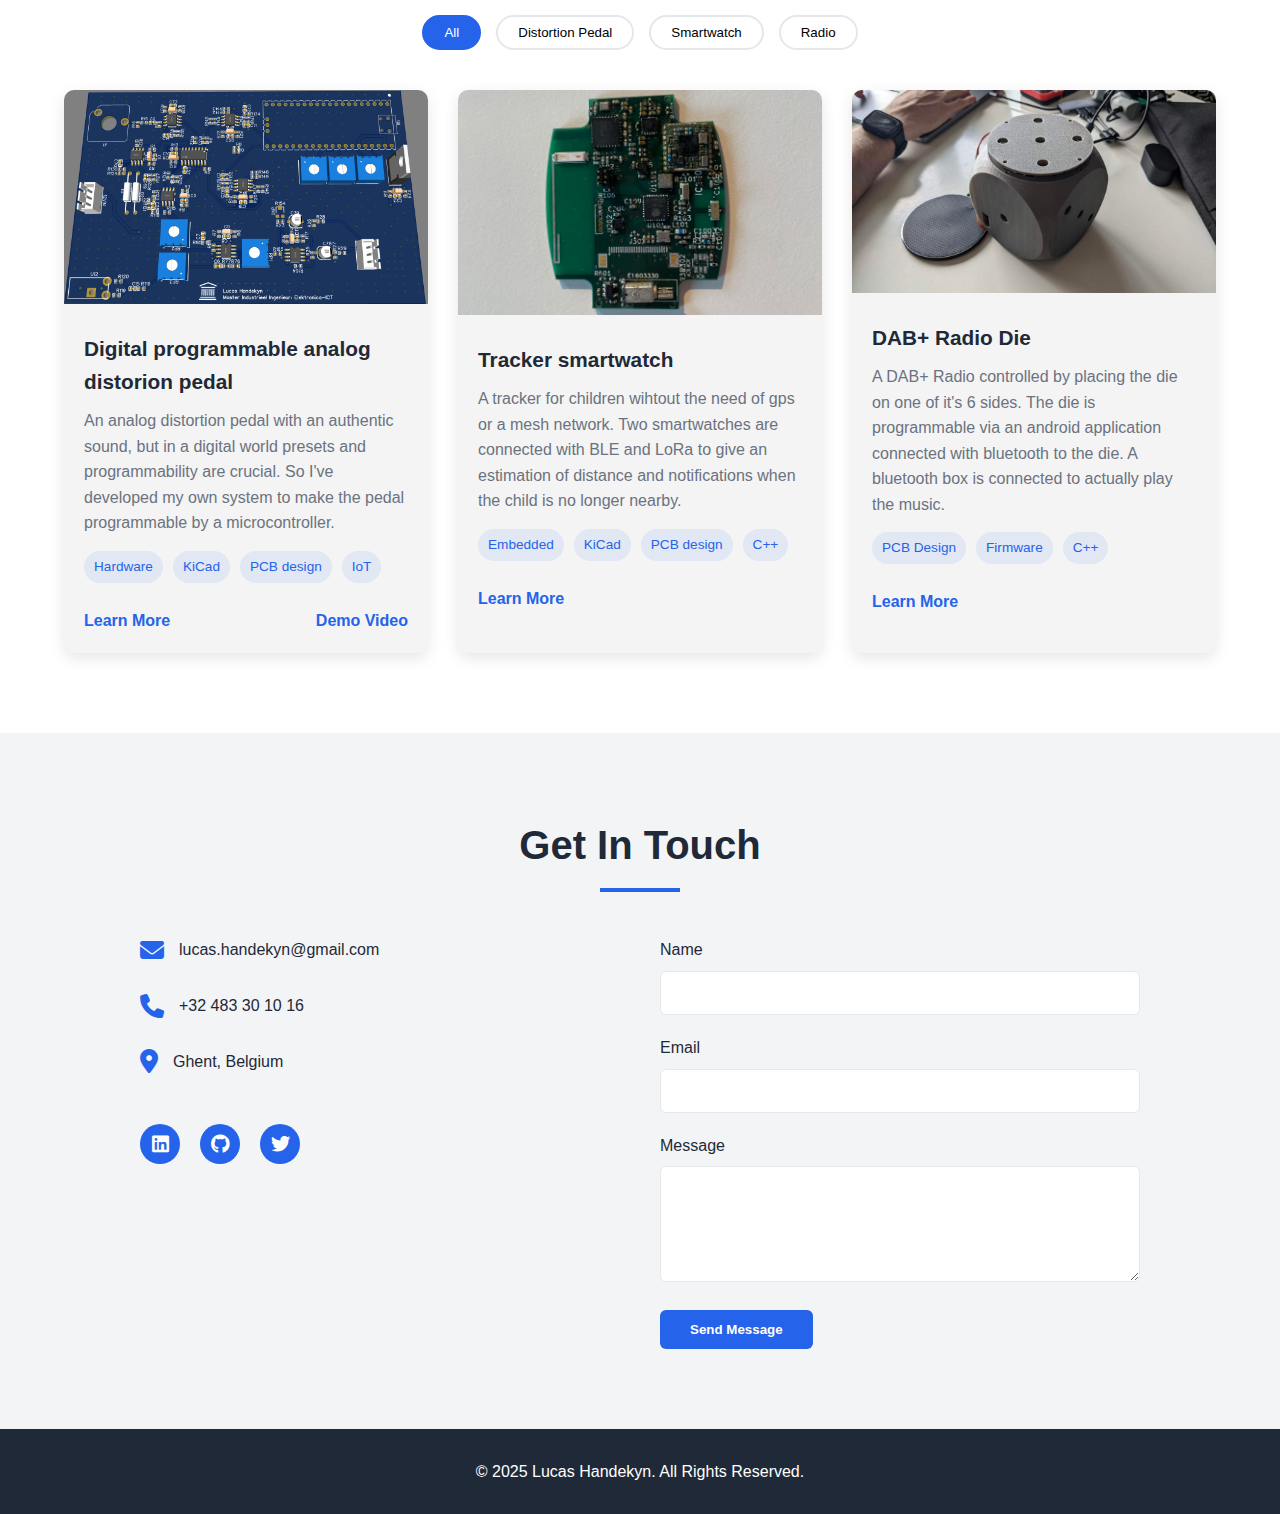
==== commit cfd56eb1: "added images" ====
--- a/index.html
+++ b/index.html
@@ -42,7 +42,8 @@
         </div>
         <div class="hero-image">
             <!-- Replace with your image -->
-            <div class="placeholder-image">Your Image</div>
+            <di class="placeholder-image"><img src="images/me.jpg" alt="Lucas Handekyn"></di>
+        </div>
         </div>
     </section>
 
@@ -153,8 +154,7 @@
         <div class="projects-grid">
             <div class="project-card" data-category="pedal">
                 <div class="project-image">
-                    <!-- Replace with project image -->
-                    <div class="placeholder-image">Project Image</div>
+                    <img src="images/distortion.png" alt="Distortion Pedal">
                 </div>
                 <div class="project-info">
                     <h3>Digital programmable analog distorion pedal</h3>
@@ -176,8 +176,7 @@
 
             <div class="project-card" data-category="smartwatch">
                 <div class="project-image">
-                    <!-- Replace with project image -->
-                    <div class="placeholder-image">Project Image</div>
+                    <img src="images/smartwatch.jpeg" alt="smartwatch">
                 </div>
                 <div class="project-info">
                     <h3>Tracker smartwatch</h3>
@@ -196,8 +195,9 @@
 
             <div class="project-card" data-category="radio">
                 <div class="project-image">
-                    <!-- Replace with project image -->
-                    <div class="placeholder-image">Project Image</div>
+                    <div class="project-image">
+                        <img src="images/radio.jpg" alt="DAB+ Radio">
+                    </div>
                 </div>
                 <div class="project-info">
                     <h3>DAB+ Radio Die</h3>
--- a/style.css
+++ b/style.css
@@ -10,7 +10,7 @@
     --accent: #3b82f6;
     --border: #e5e7eb;
     --card-bg: #ffffff;
-    --pcard-bg: #f3f4f6;
+    --pcard-bg: #f4f4f4;
     --header-bg: rgba(255, 255, 255, 0.95);
     --footer-bg: #1f2937;
     --footer-text: #ffffff;
@@ -603,7 +603,7 @@
         left: -100%;
         flex-direction: column;
         gap: 0;
-        background-color: white;
+        background-color: var(--header-bg);
         width: 100%;
         text-align: center;
         box-shadow: 0 10px 10px rgba(0, 0, 0, 0.1);
@@ -657,6 +657,17 @@
     
     .project-filters {
         flex-wrap: wrap;
+    }
+
+    .project-image {
+        height: 200px; /* Set a fixed height as needed */
+        overflow: hidden;
+    }
+    
+    .project-image img {
+        width: 100%;
+        height: 100%;
+        object-fit: cover; /* Crop or scale the image to fill the container */
     }
 }
 
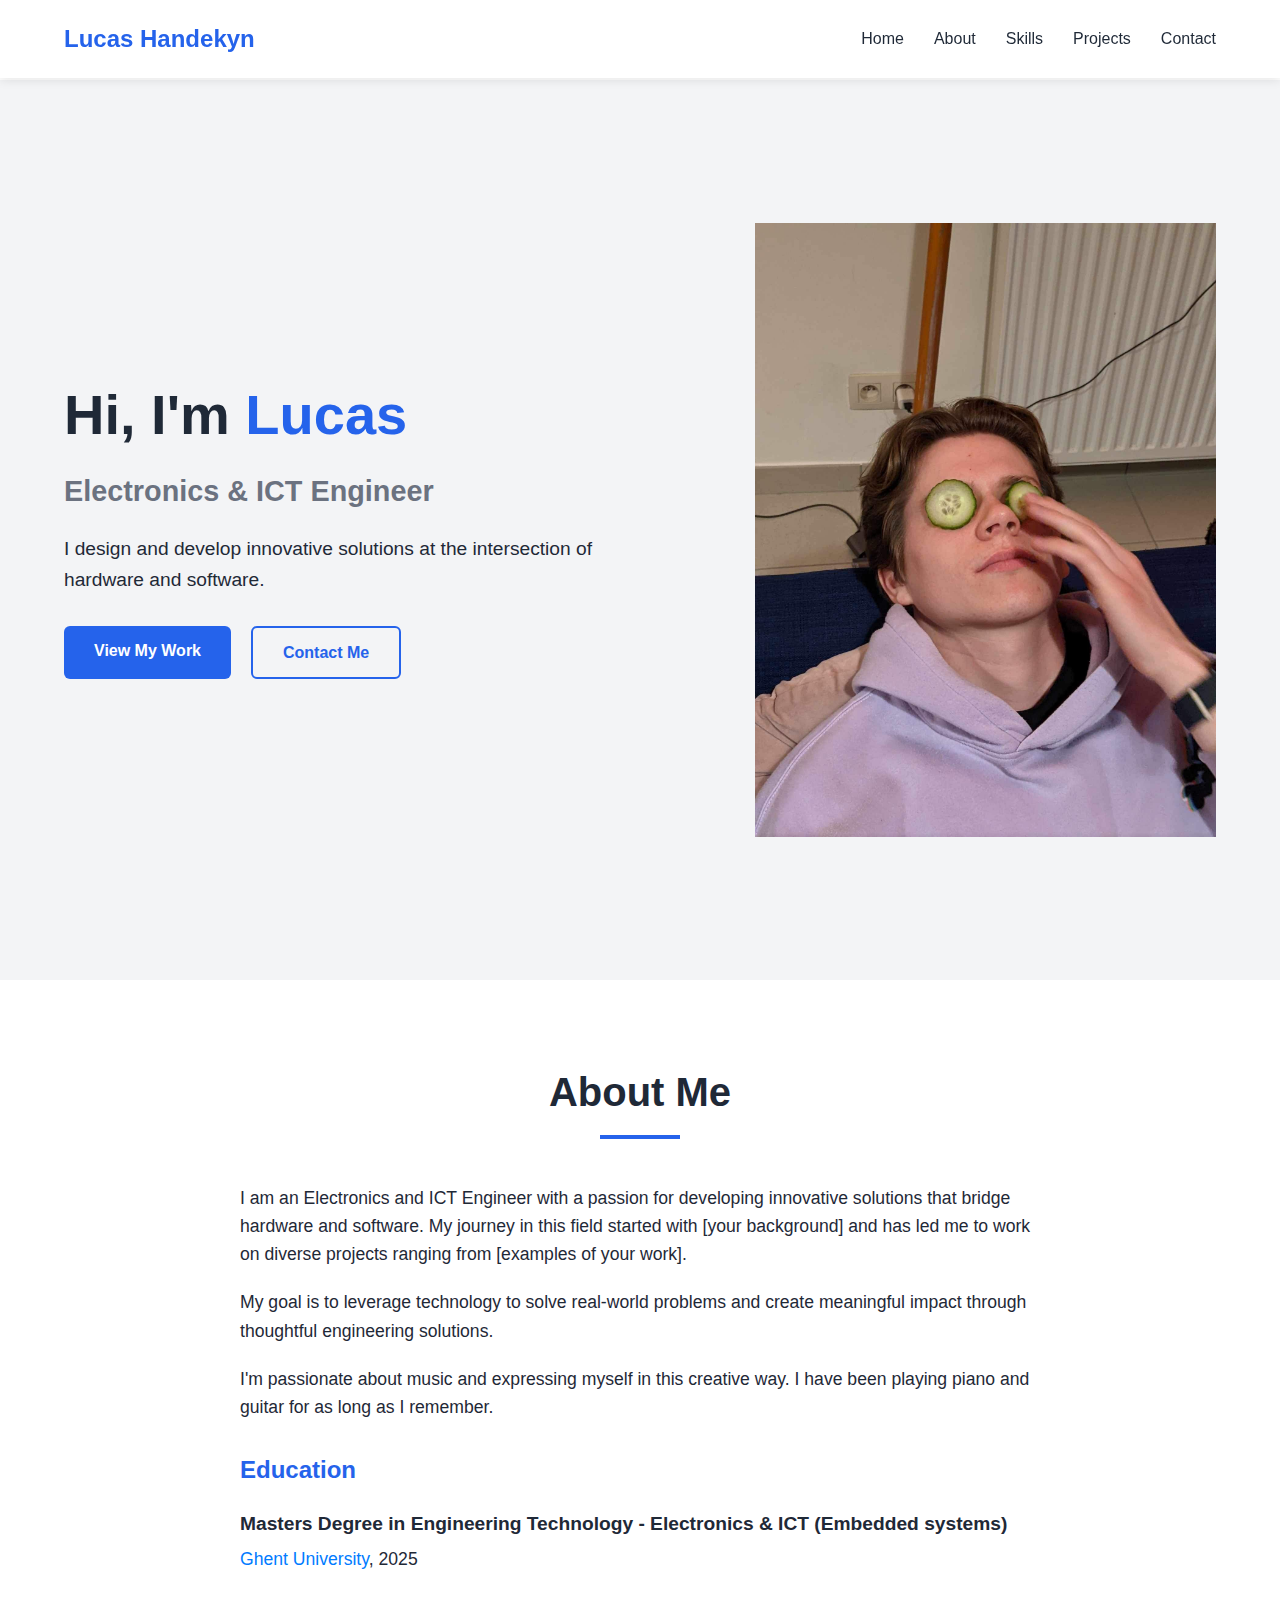
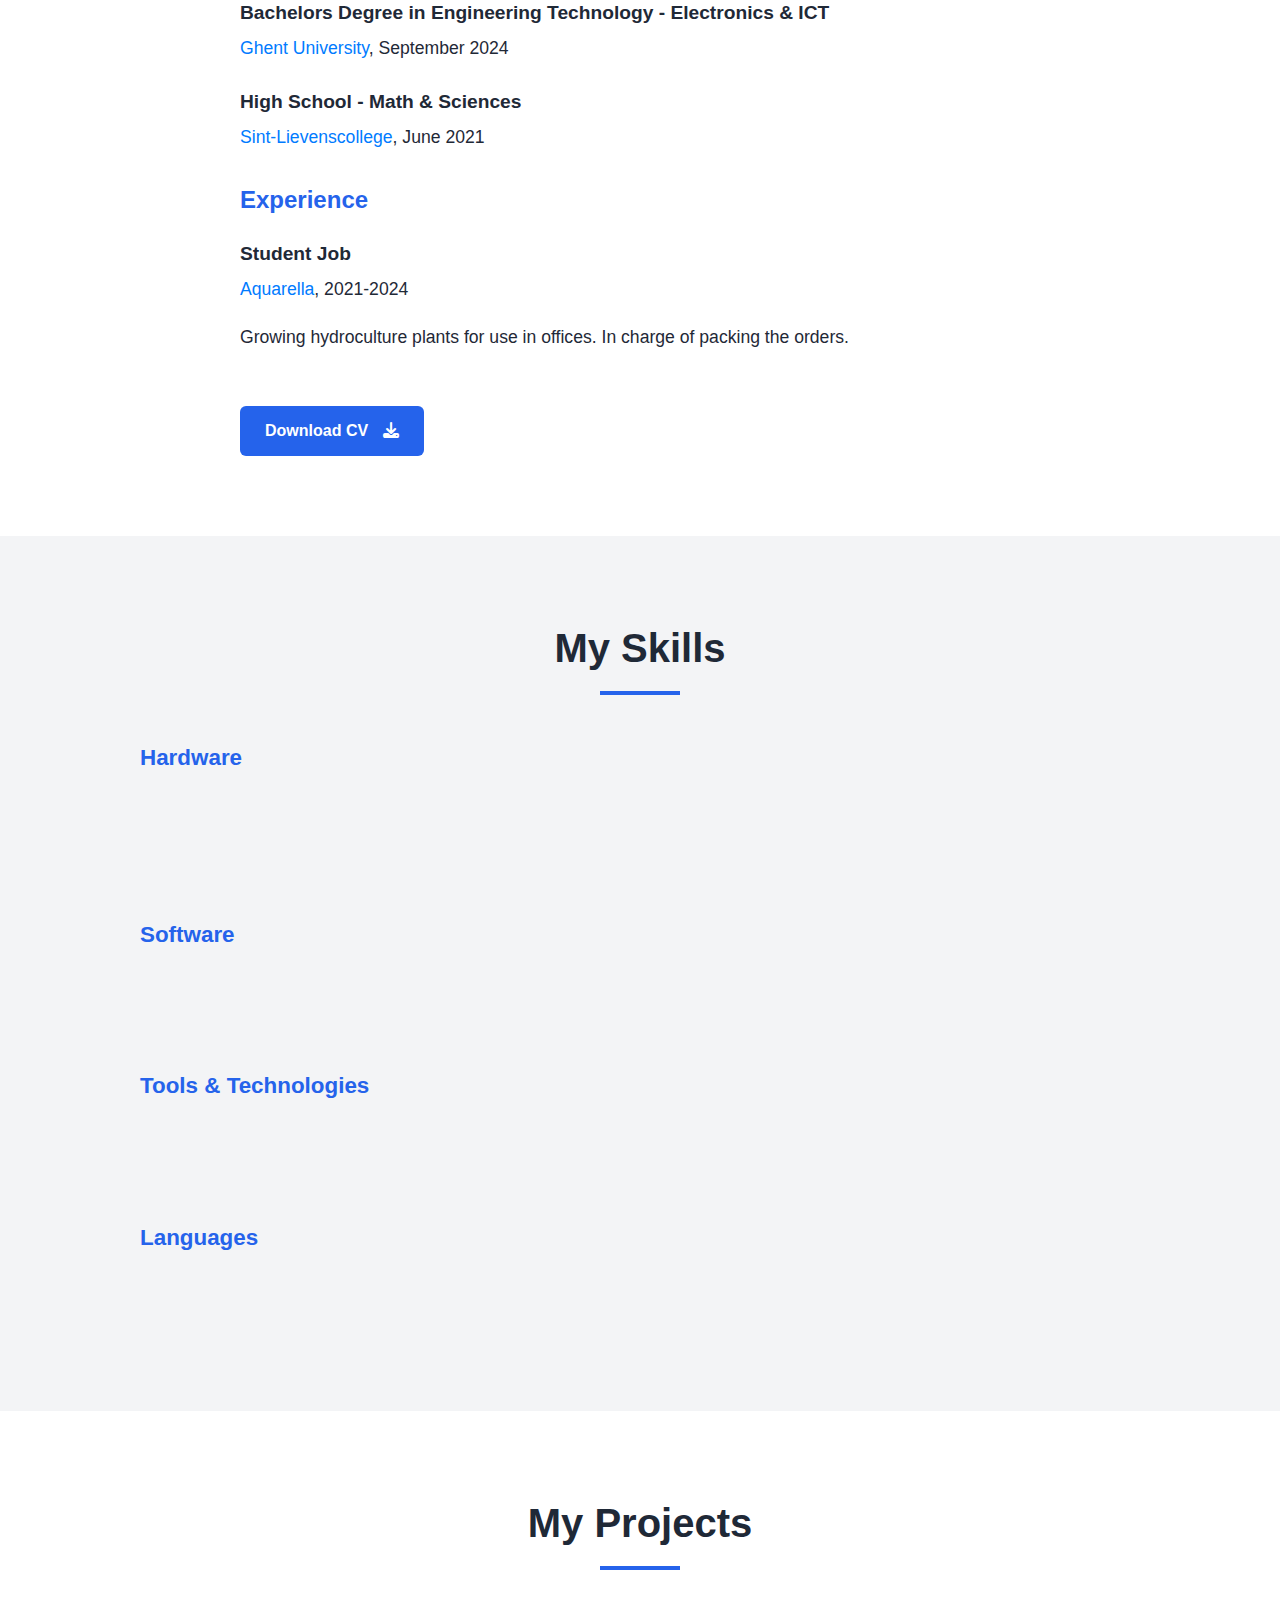
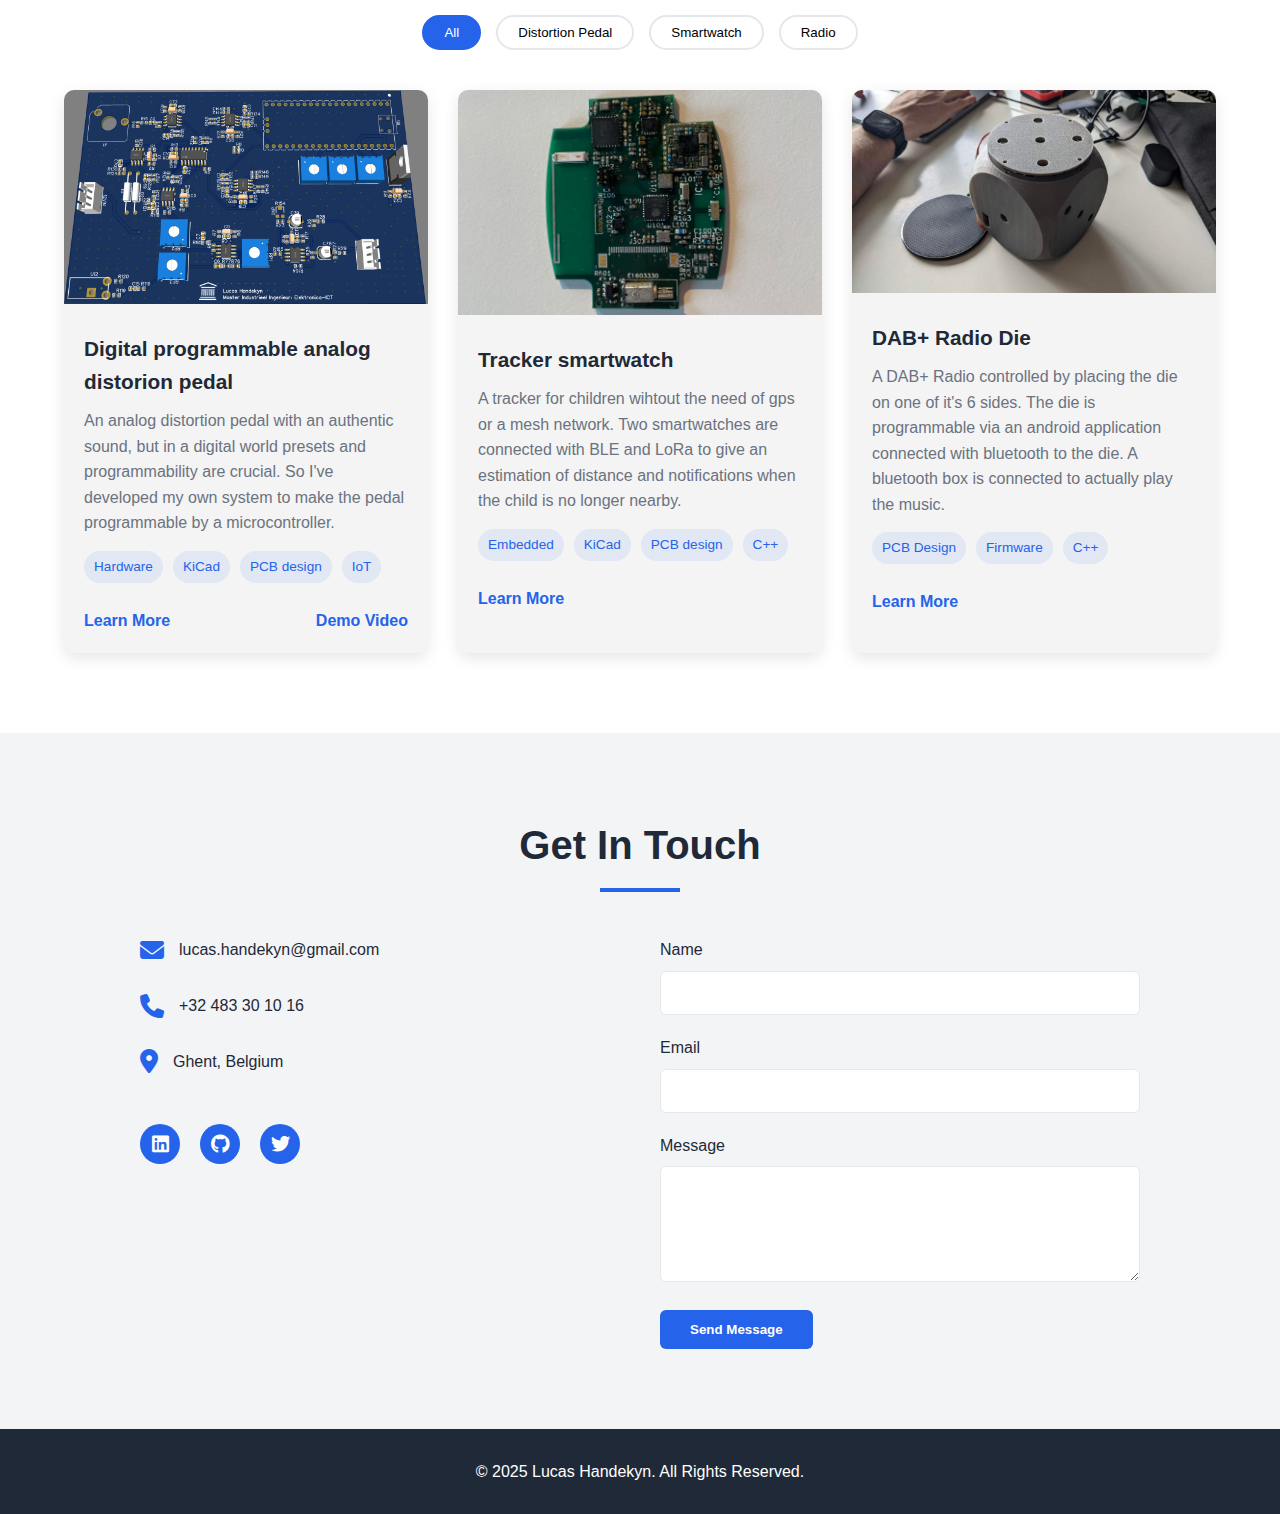
==== commit 436a74a9: "google verification" ====
--- a/index.html
+++ b/index.html
@@ -87,7 +87,7 @@
                     <h3>Experience</h3>
                     <div class="experience-item">
                         <h4>Student Job</h4>
-                        <p><a href="https://natureatwork.be" class="edu-link">Acuarella</a>, 2021-2024</p>
+                        <p><a href="https://natureatwork.be" class="edu-link">Aquarella</a>, 2021-2024</p>
                         <p>Growing hydroculture plants for use in offices. In charge of packing the orders.</p>
                     </div>
                     <!-- Add more experience items as needed -->
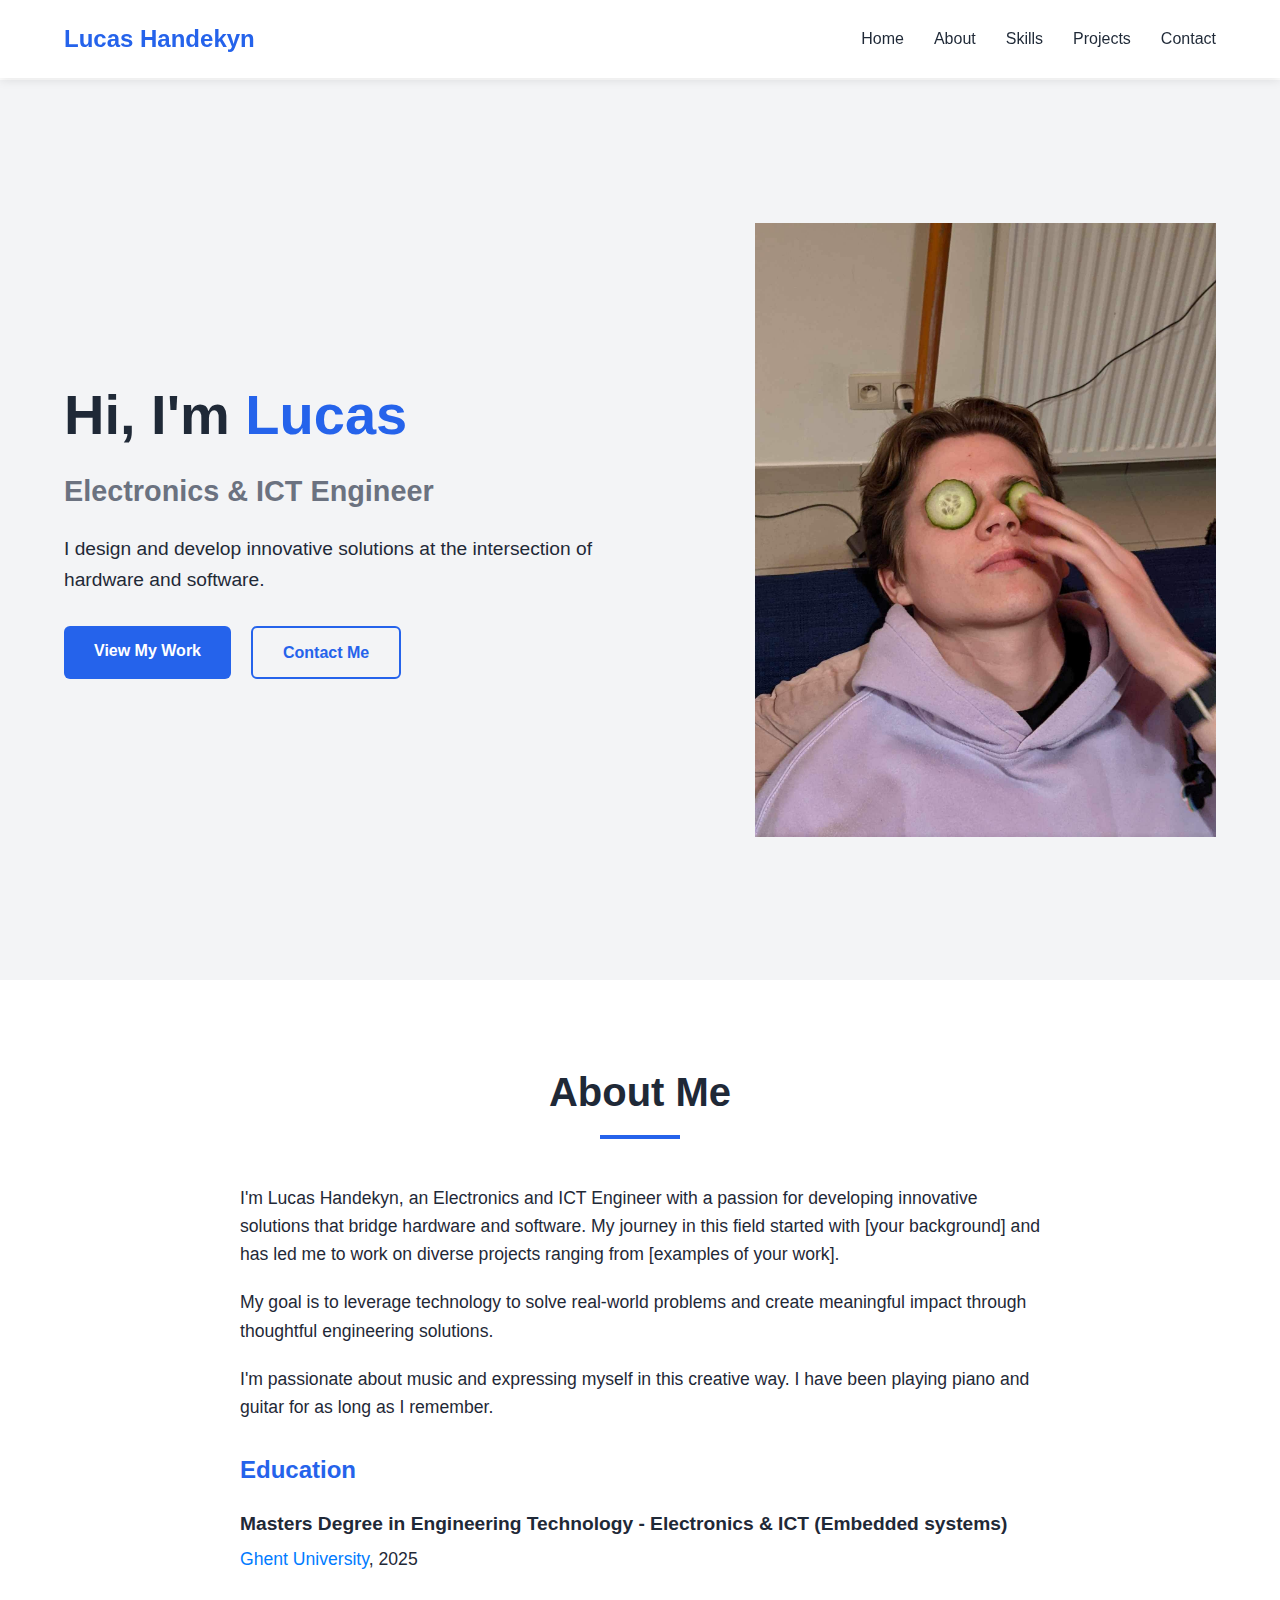
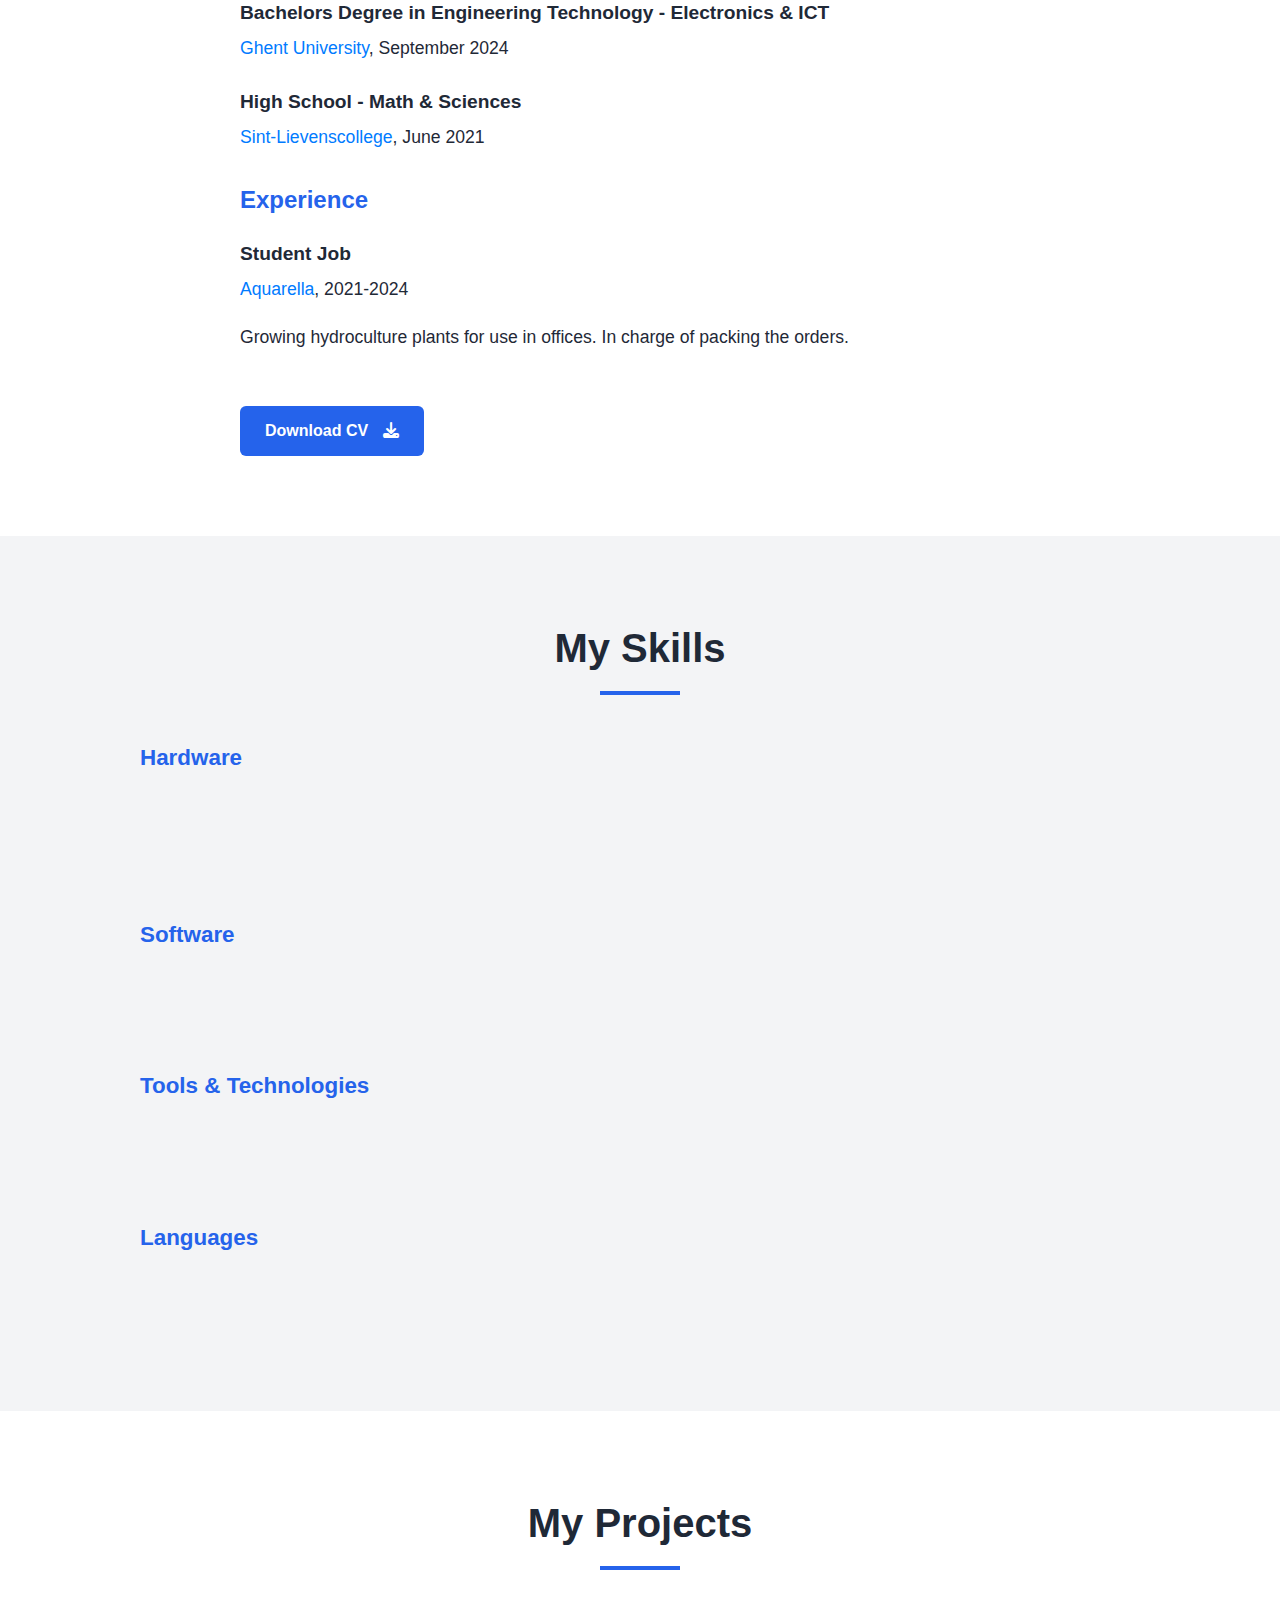
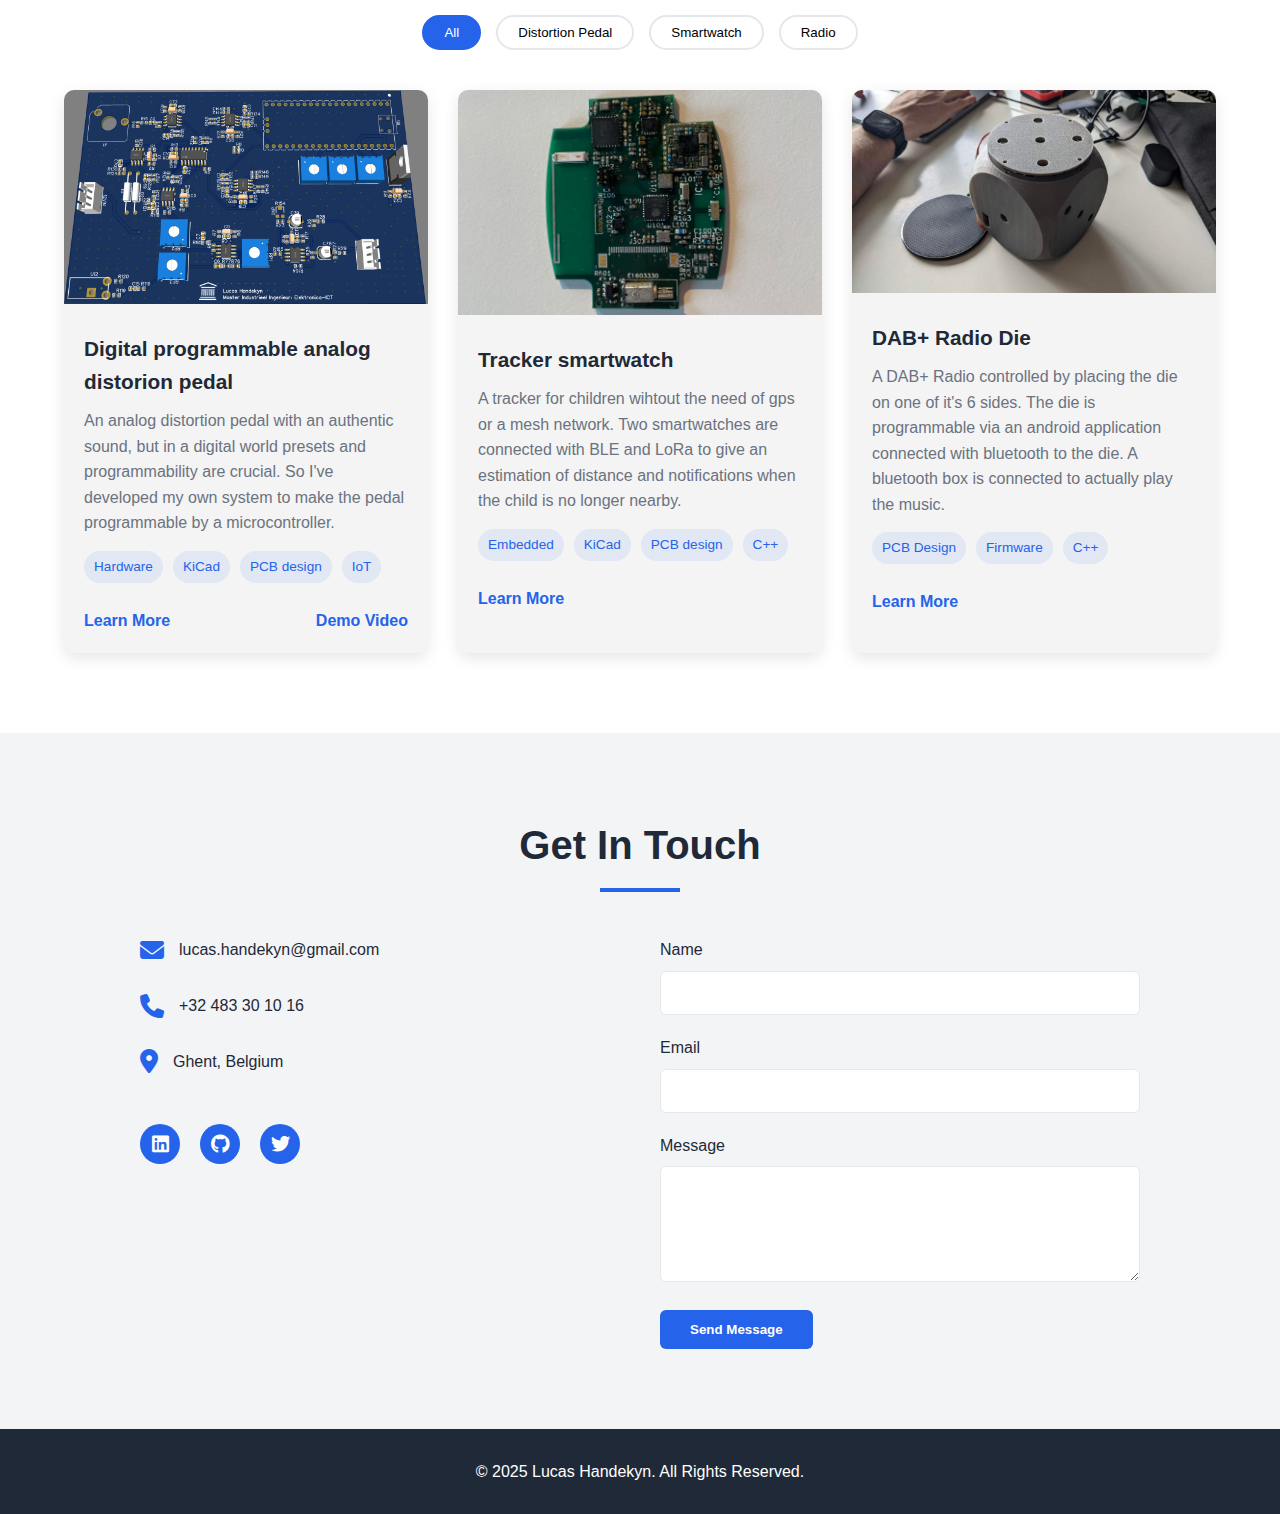
==== commit c192a378: "added robots.txt" ====
--- a/index.html
+++ b/index.html
@@ -5,10 +5,24 @@
     <meta charset="UTF-8">
     <meta name="viewport" content="width=device-width, initial-scale=1.0">
     <meta name="color-scheme" content="light dark">
+    <meta name="description"
+        content="Welcome to Lucas Handekyn's personal website. Learn about my work in engineering, projects, and interests.">
     <title>Lucas Handekyn | Electronics & ICT Engineer</title>
     <link rel="stylesheet" href="style.css">
     <link rel="stylesheet" href="https://cdnjs.cloudflare.com/ajax/libs/font-awesome/6.4.0/css/all.min.css">
     <script src="script.js" defer></script>
+    <script type="application/ld+json">
+        {
+          "@context": "https://schema.org",
+          "@type": "Person",
+          "name": "Lucas Handekyn",
+          "url": "https://lucas.handekyn.com",
+          "sameAs": [
+            "https://github.com/YOUR_USERNAME",
+            "https://linkedin.com/in/YOUR_PROFILE"
+          ]
+        }
+    </script>
 </head>
 
 <body>
@@ -51,7 +65,8 @@
         <h2 class="section-title">About Me</h2>
         <div class="about-content">
             <div class="about-text">
-                <p>I am an Electronics and ICT Engineer with a passion for developing innovative solutions that bridge
+                <p>I'm Lucas Handekyn, an Electronics and ICT Engineer with a passion for developing innovative
+                    solutions that bridge
                     hardware and software. My journey in this field started with [your background] and has led me to
                     work on diverse projects ranging from [examples of your work].</p>
                 <p>My goal is to leverage technology to solve real-world problems and create meaningful impact through
